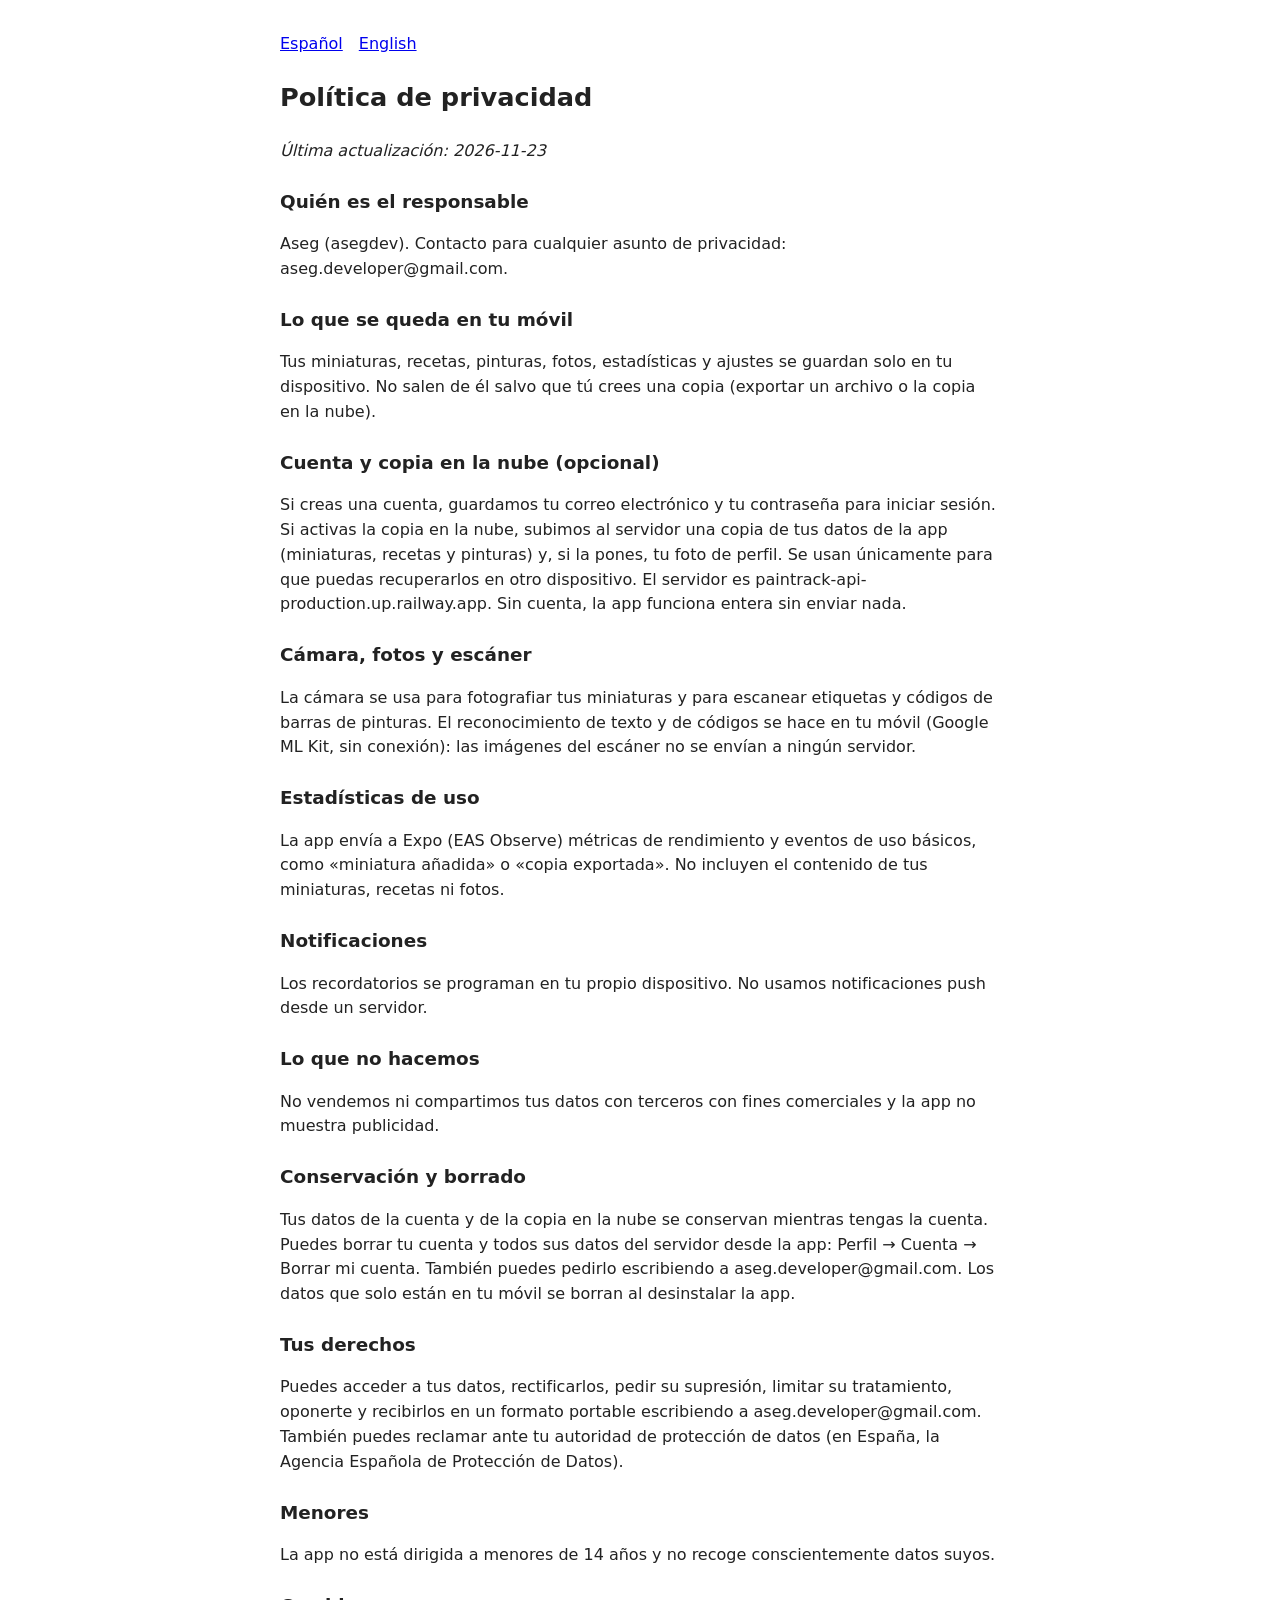
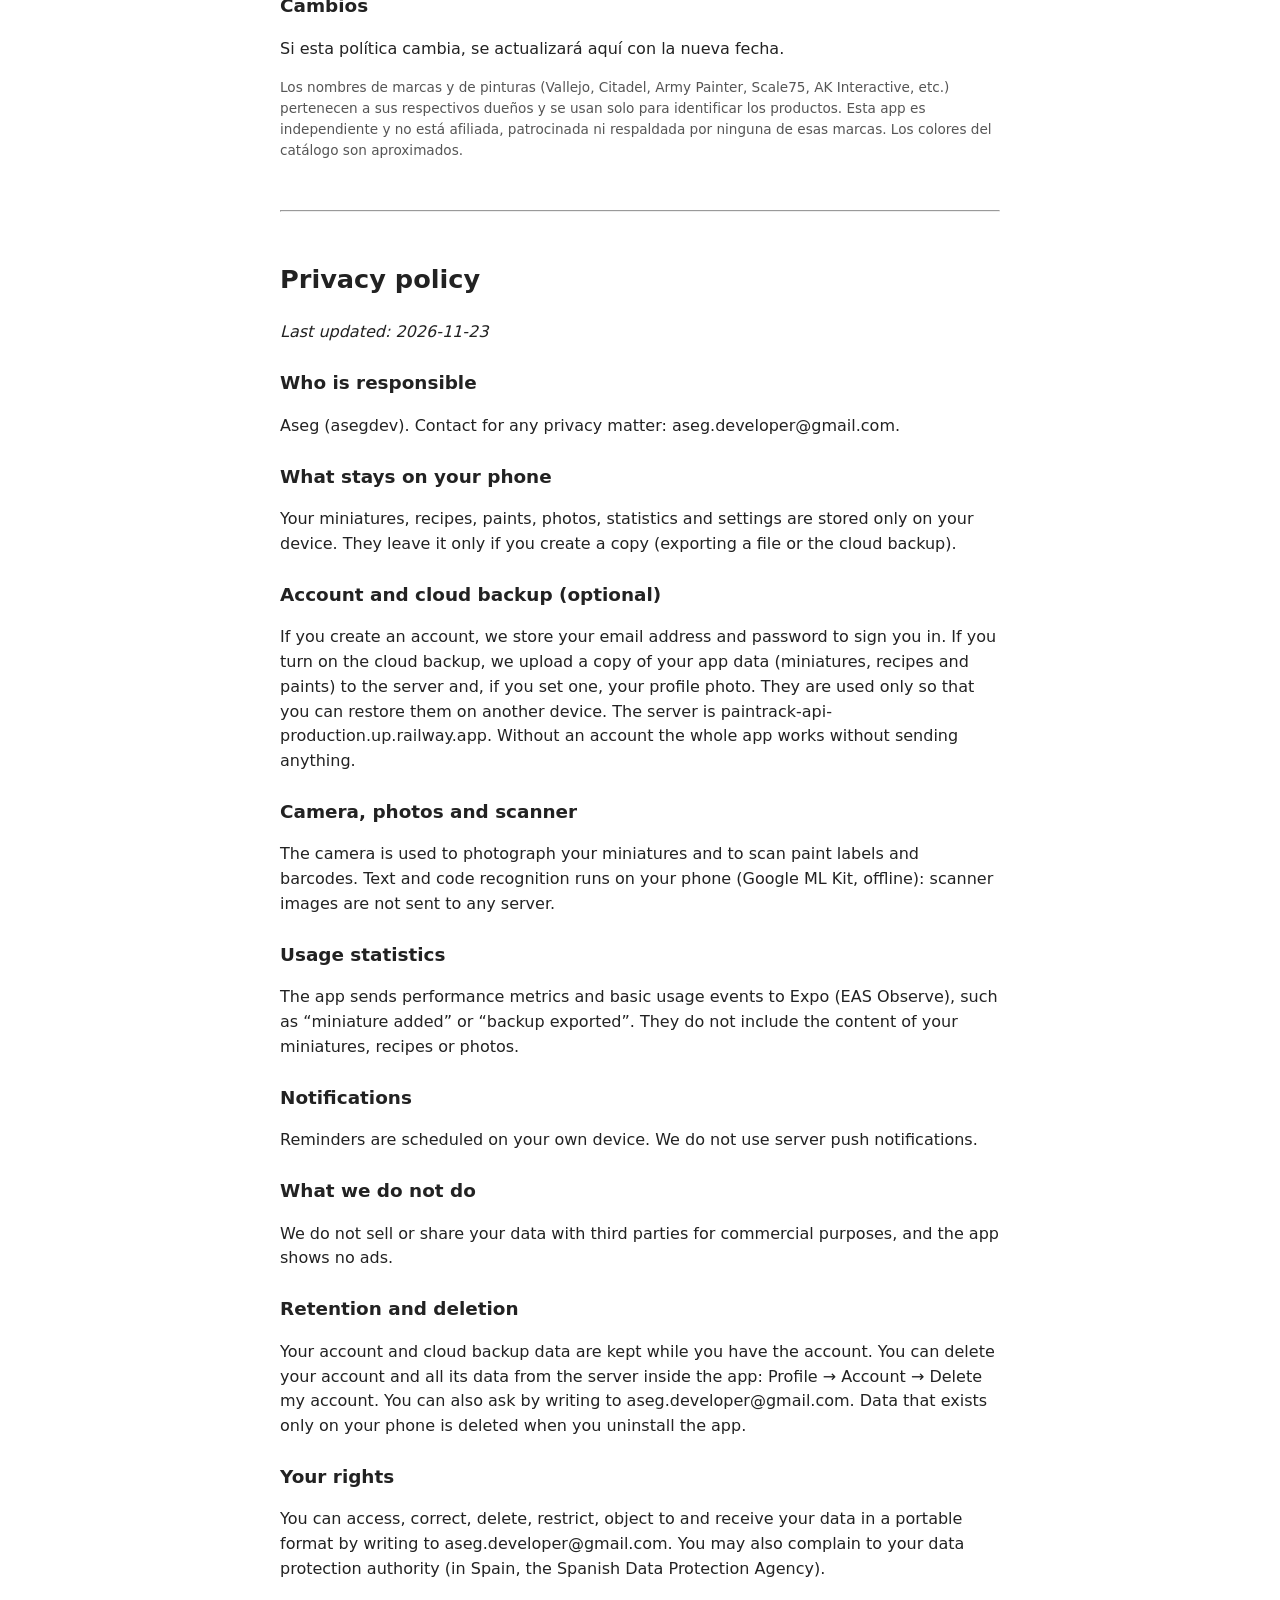
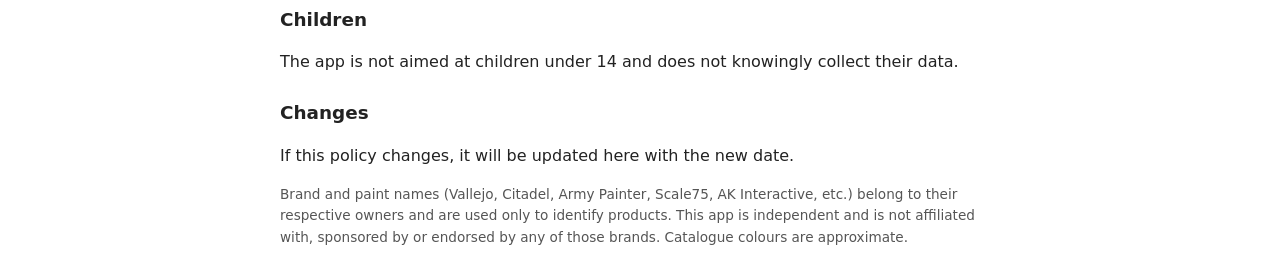
==== index.html @ d1997fb1 "Add privacy policy page Co-Authored-By: Claude Sonnet 5.5 <noreply@anthropic.com> Claude-Session: ht" ====
<!doctype html><html lang="es"><head><meta charset="utf-8"><meta name="viewport" content="width=device-width,initial-scale=1"><title>Aseg's Paint Rack - Política de privacidad / Privacy policy</title><style>body{font-family:system-ui,sans-serif;max-width:720px;margin:2rem auto;padding:0 1rem;line-height:1.55;color:#222}h1{font-size:1.6rem}h2{font-size:1.15rem;margin-top:1.5rem}.small{font-size:.85rem;color:#555}nav a{margin-right:1rem}hr{margin:3rem 0}</style></head><body><nav><a href="#es">Español</a><a href="#en">English</a></nav><section lang="es" id="es"><h1>Política de privacidad</h1><p><em>Última actualización: 2026-11-23</em></p><h2>Quién es el responsable</h2><p>Aseg (asegdev). Contacto para cualquier asunto de privacidad: aseg.developer@gmail.com.</p><h2>Lo que se queda en tu móvil</h2><p>Tus miniaturas, recetas, pinturas, fotos, estadísticas y ajustes se guardan solo en tu dispositivo. No salen de él salvo que tú crees una copia (exportar un archivo o la copia en la nube).</p><h2>Cuenta y copia en la nube (opcional)</h2><p>Si creas una cuenta, guardamos tu correo electrónico y tu contraseña para iniciar sesión. Si activas la copia en la nube, subimos al servidor una copia de tus datos de la app (miniaturas, recetas y pinturas) y, si la pones, tu foto de perfil. Se usan únicamente para que puedas recuperarlos en otro dispositivo. El servidor es paintrack-api-production.up.railway.app. Sin cuenta, la app funciona entera sin enviar nada.</p><h2>Cámara, fotos y escáner</h2><p>La cámara se usa para fotografiar tus miniaturas y para escanear etiquetas y códigos de barras de pinturas. El reconocimiento de texto y de códigos se hace en tu móvil (Google ML Kit, sin conexión): las imágenes del escáner no se envían a ningún servidor.</p><h2>Estadísticas de uso</h2><p>La app envía a Expo (EAS Observe) métricas de rendimiento y eventos de uso básicos, como «miniatura añadida» o «copia exportada». No incluyen el contenido de tus miniaturas, recetas ni fotos.</p><h2>Notificaciones</h2><p>Los recordatorios se programan en tu propio dispositivo. No usamos notificaciones push desde un servidor.</p><h2>Lo que no hacemos</h2><p>No vendemos ni compartimos tus datos con terceros con fines comerciales y la app no muestra publicidad.</p><h2>Conservación y borrado</h2><p>Tus datos de la cuenta y de la copia en la nube se conservan mientras tengas la cuenta. Puedes borrar tu cuenta y todos sus datos del servidor desde la app: Perfil → Cuenta → Borrar mi cuenta. También puedes pedirlo escribiendo a aseg.developer@gmail.com. Los datos que solo están en tu móvil se borran al desinstalar la app.</p><h2>Tus derechos</h2><p>Puedes acceder a tus datos, rectificarlos, pedir su supresión, limitar su tratamiento, oponerte y recibirlos en un formato portable escribiendo a aseg.developer@gmail.com. También puedes reclamar ante tu autoridad de protección de datos (en España, la Agencia Española de Protección de Datos).</p><h2>Menores</h2><p>La app no está dirigida a menores de 14 años y no recoge conscientemente datos suyos.</p><h2>Cambios</h2><p>Si esta política cambia, se actualizará aquí con la nueva fecha.</p><p class="small">Los nombres de marcas y de pinturas (Vallejo, Citadel, Army Painter, Scale75, AK Interactive, etc.) pertenecen a sus respectivos dueños y se usan solo para identificar los productos. Esta app es independiente y no está afiliada, patrocinada ni respaldada por ninguna de esas marcas. Los colores del catálogo son aproximados.</p></section><hr><section lang="en" id="en"><h1>Privacy policy</h1><p><em>Last updated: 2026-11-23</em></p><h2>Who is responsible</h2><p>Aseg (asegdev). Contact for any privacy matter: aseg.developer@gmail.com.</p><h2>What stays on your phone</h2><p>Your miniatures, recipes, paints, photos, statistics and settings are stored only on your device. They leave it only if you create a copy (exporting a file or the cloud backup).</p><h2>Account and cloud backup (optional)</h2><p>If you create an account, we store your email address and password to sign you in. If you turn on the cloud backup, we upload a copy of your app data (miniatures, recipes and paints) to the server and, if you set one, your profile photo. They are used only so that you can restore them on another device. The server is paintrack-api-production.up.railway.app. Without an account the whole app works without sending anything.</p><h2>Camera, photos and scanner</h2><p>The camera is used to photograph your miniatures and to scan paint labels and barcodes. Text and code recognition runs on your phone (Google ML Kit, offline): scanner images are not sent to any server.</p><h2>Usage statistics</h2><p>The app sends performance metrics and basic usage events to Expo (EAS Observe), such as “miniature added” or “backup exported”. They do not include the content of your miniatures, recipes or photos.</p><h2>Notifications</h2><p>Reminders are scheduled on your own device. We do not use server push notifications.</p><h2>What we do not do</h2><p>We do not sell or share your data with third parties for commercial purposes, and the app shows no ads.</p><h2>Retention and deletion</h2><p>Your account and cloud backup data are kept while you have the account. You can delete your account and all its data from the server inside the app: Profile → Account → Delete my account. You can also ask by writing to aseg.developer@gmail.com. Data that exists only on your phone is deleted when you uninstall the app.</p><h2>Your rights</h2><p>You can access, correct, delete, restrict, object to and receive your data in a portable format by writing to aseg.developer@gmail.com. You may also complain to your data protection authority (in Spain, the Spanish Data Protection Agency).</p><h2>Children</h2><p>The app is not aimed at children under 14 and does not knowingly collect their data.</p><h2>Changes</h2><p>If this policy changes, it will be updated here with the new date.</p><p class="small">Brand and paint names (Vallejo, Citadel, Army Painter, Scale75, AK Interactive, etc.) belong to their respective owners and are used only to identify products. This app is independent and is not affiliated with, sponsored by or endorsed by any of those brands. Catalogue colours are approximate.</p></section></body></html>
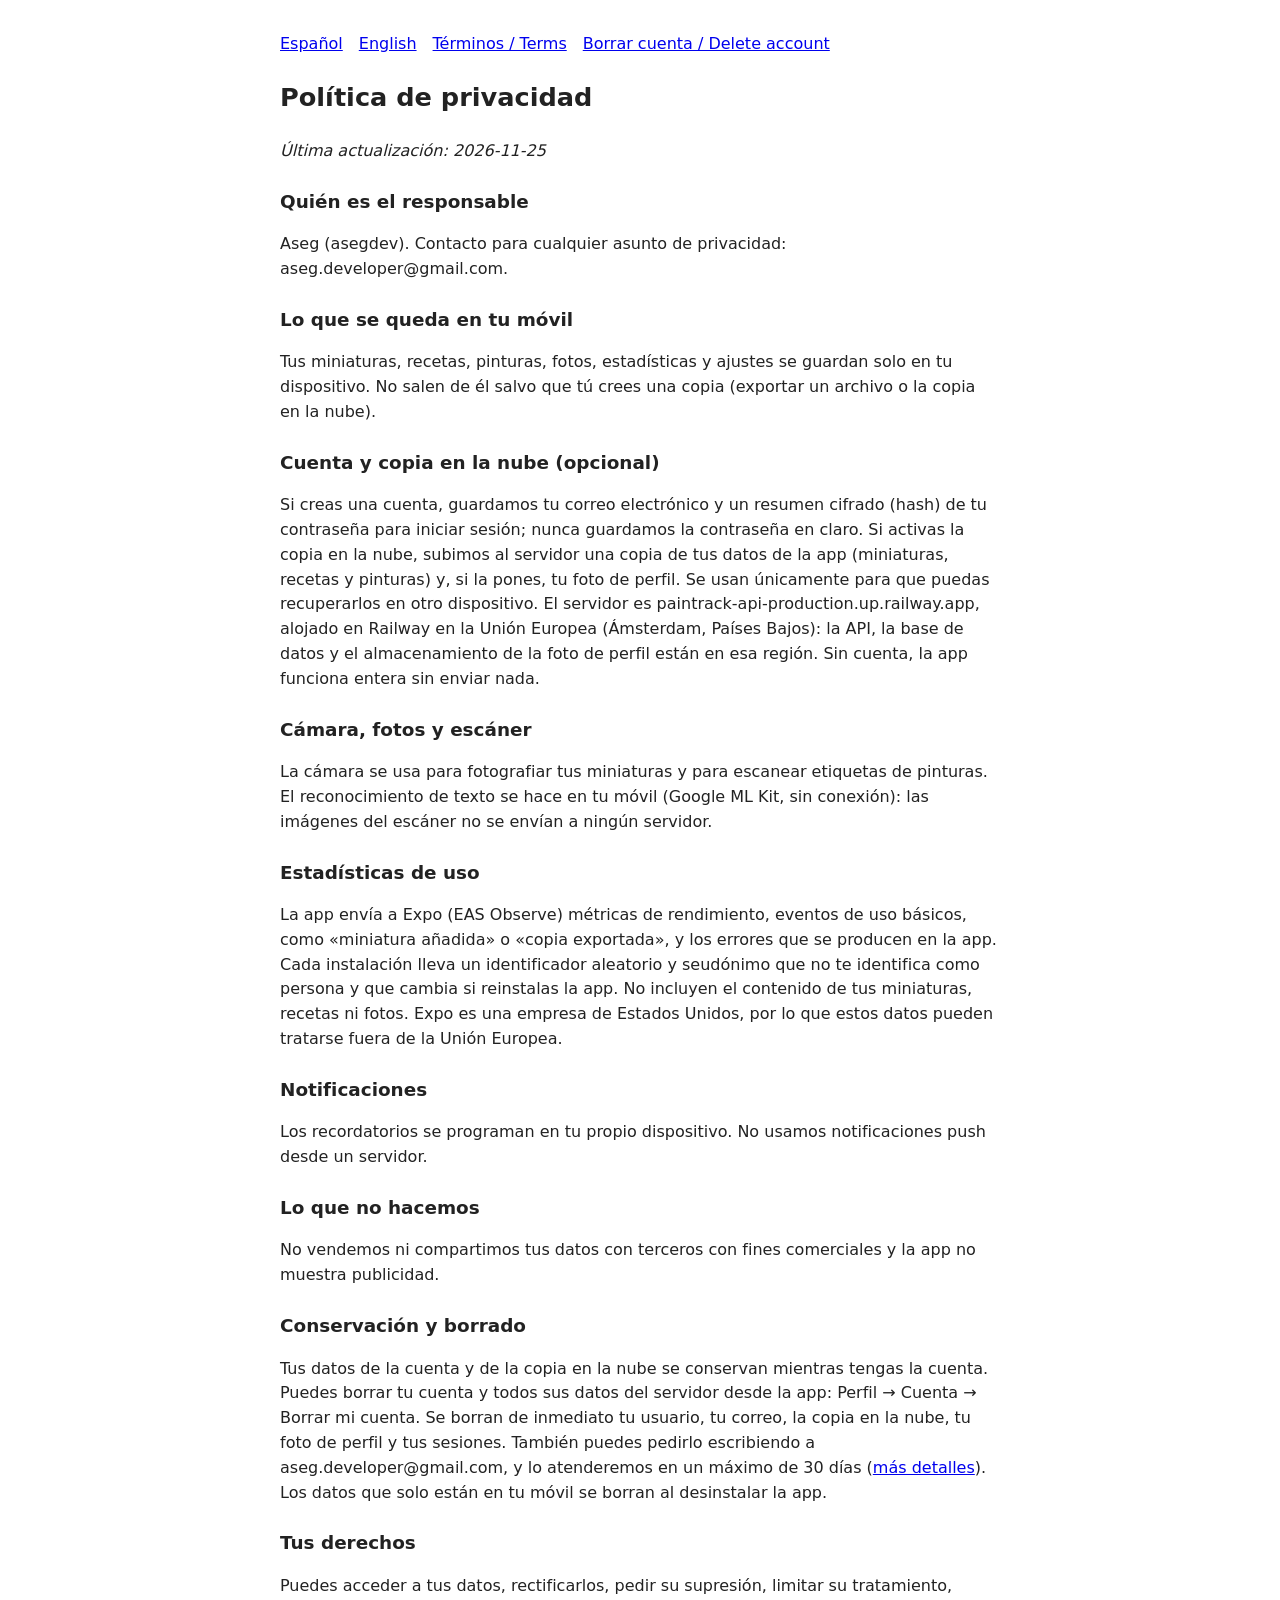
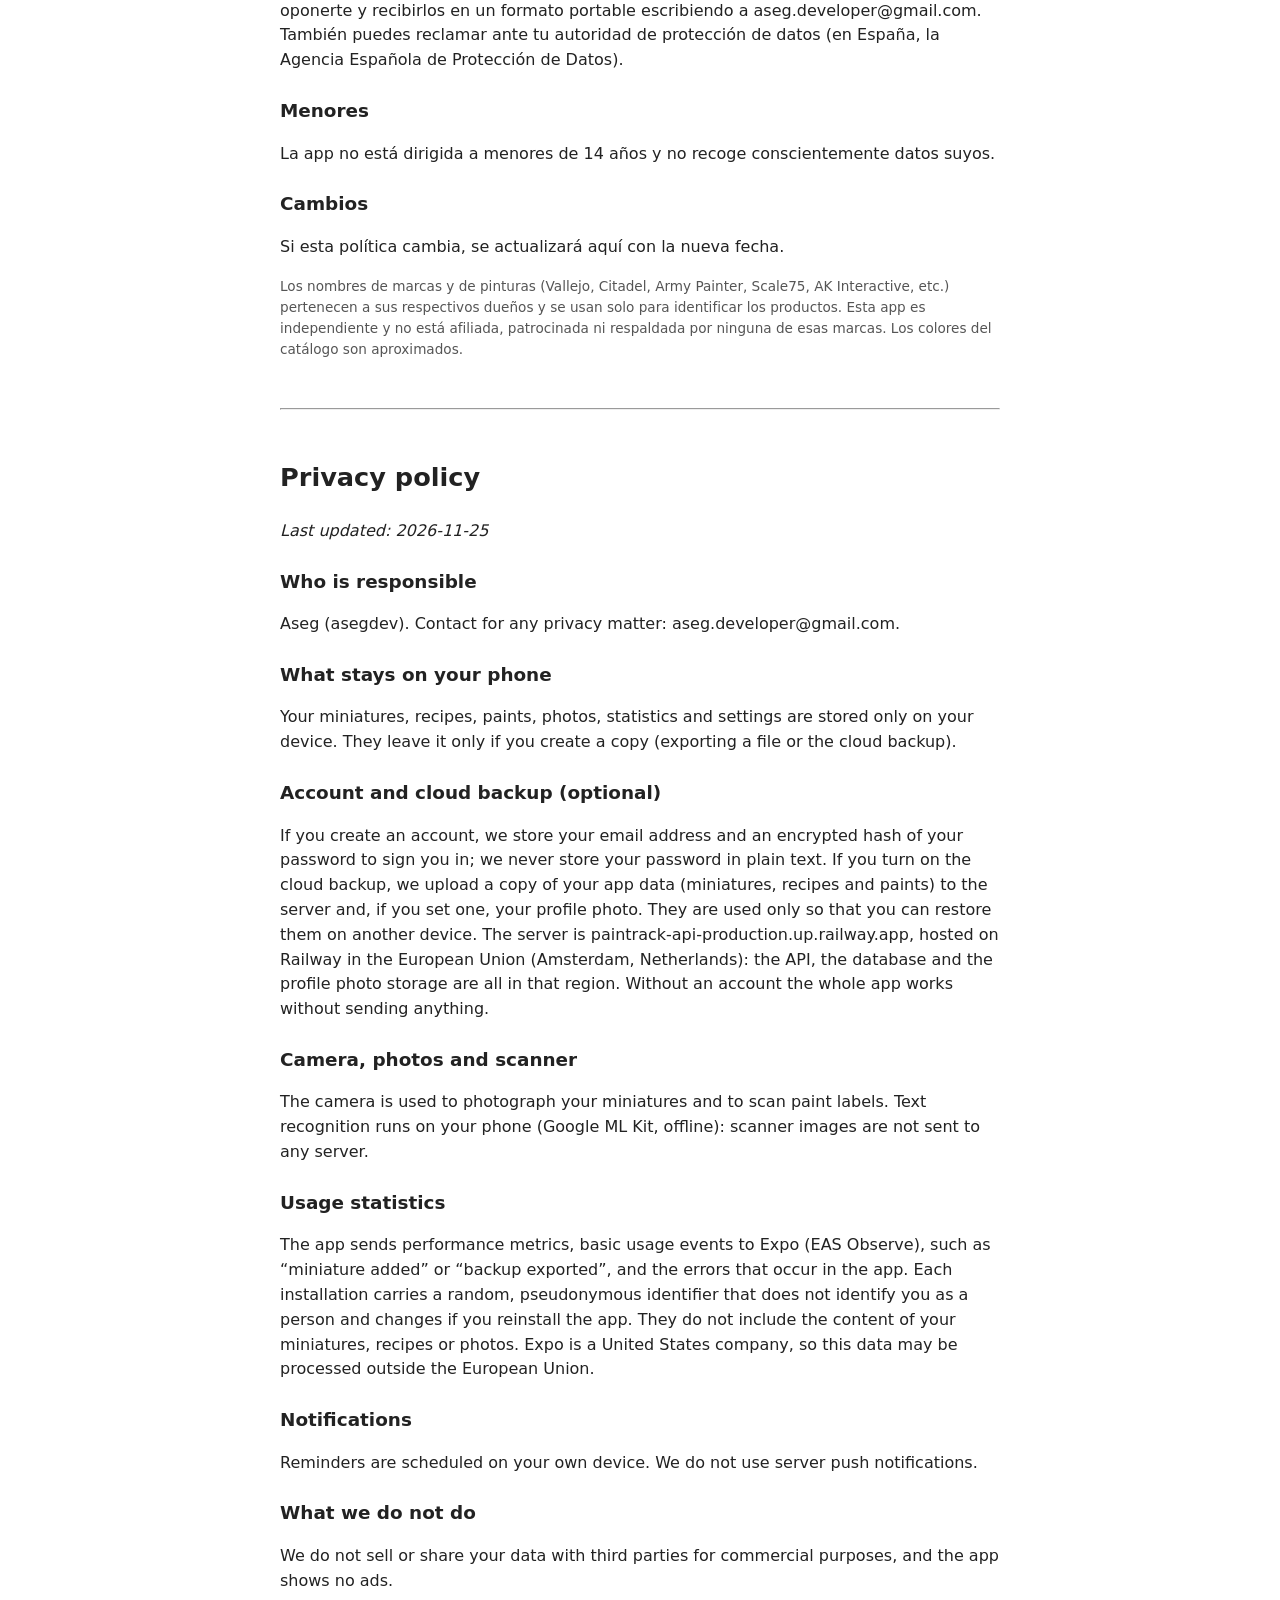
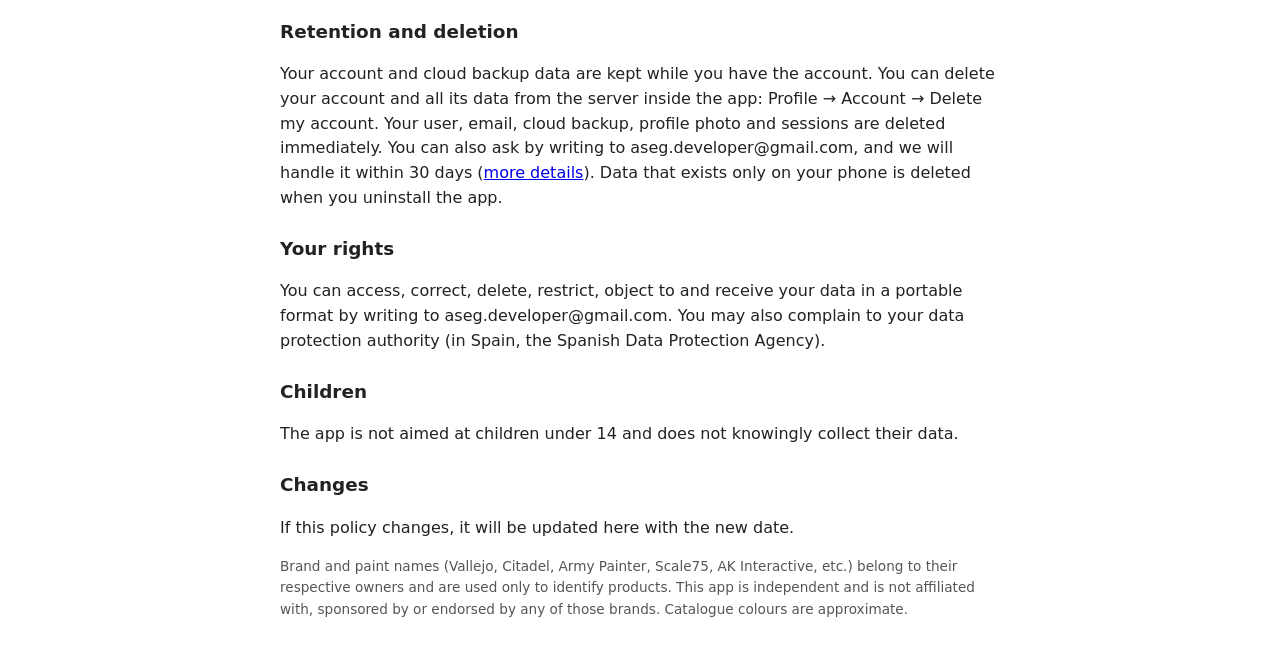
==== commit c3019749: "Review privacy policy: hosting, Expo transfers, password hash, deletion page - State that the API, d" ====
--- a/index.html
+++ b/index.html
@@ -1 +1 @@
-<!doctype html><html lang="es"><head><meta charset="utf-8"><meta name="viewport" content="width=device-width,initial-scale=1"><title>Aseg's Paint Rack - Política de privacidad / Privacy policy</title><style>body{font-family:system-ui,sans-serif;max-width:720px;margin:2rem auto;padding:0 1rem;line-height:1.55;color:#222}h1{font-size:1.6rem}h2{font-size:1.15rem;margin-top:1.5rem}.small{font-size:.85rem;color:#555}nav a{margin-right:1rem}hr{margin:3rem 0}</style></head><body><nav><a href="#es">Español</a><a href="#en">English</a></nav><section lang="es" id="es"><h1>Política de privacidad</h1><p><em>Última actualización: 2026-11-23</em></p><h2>Quién es el responsable</h2><p>Aseg (asegdev). Contacto para cualquier asunto de privacidad: aseg.developer@gmail.com.</p><h2>Lo que se queda en tu móvil</h2><p>Tus miniaturas, recetas, pinturas, fotos, estadísticas y ajustes se guardan solo en tu dispositivo. No salen de él salvo que tú crees una copia (exportar un archivo o la copia en la nube).</p><h2>Cuenta y copia en la nube (opcional)</h2><p>Si creas una cuenta, guardamos tu correo electrónico y tu contraseña para iniciar sesión. Si activas la copia en la nube, subimos al servidor una copia de tus datos de la app (miniaturas, recetas y pinturas) y, si la pones, tu foto de perfil. Se usan únicamente para que puedas recuperarlos en otro dispositivo. El servidor es paintrack-api-production.up.railway.app. Sin cuenta, la app funciona entera sin enviar nada.</p><h2>Cámara, fotos y escáner</h2><p>La cámara se usa para fotografiar tus miniaturas y para escanear etiquetas y códigos de barras de pinturas. El reconocimiento de texto y de códigos se hace en tu móvil (Google ML Kit, sin conexión): las imágenes del escáner no se envían a ningún servidor.</p><h2>Estadísticas de uso</h2><p>La app envía a Expo (EAS Observe) métricas de rendimiento y eventos de uso básicos, como «miniatura añadida» o «copia exportada». No incluyen el contenido de tus miniaturas, recetas ni fotos.</p><h2>Notificaciones</h2><p>Los recordatorios se programan en tu propio dispositivo. No usamos notificaciones push desde un servidor.</p><h2>Lo que no hacemos</h2><p>No vendemos ni compartimos tus datos con terceros con fines comerciales y la app no muestra publicidad.</p><h2>Conservación y borrado</h2><p>Tus datos de la cuenta y de la copia en la nube se conservan mientras tengas la cuenta. Puedes borrar tu cuenta y todos sus datos del servidor desde la app: Perfil → Cuenta → Borrar mi cuenta. También puedes pedirlo escribiendo a aseg.developer@gmail.com. Los datos que solo están en tu móvil se borran al desinstalar la app.</p><h2>Tus derechos</h2><p>Puedes acceder a tus datos, rectificarlos, pedir su supresión, limitar su tratamiento, oponerte y recibirlos en un formato portable escribiendo a aseg.developer@gmail.com. También puedes reclamar ante tu autoridad de protección de datos (en España, la Agencia Española de Protección de Datos).</p><h2>Menores</h2><p>La app no está dirigida a menores de 14 años y no recoge conscientemente datos suyos.</p><h2>Cambios</h2><p>Si esta política cambia, se actualizará aquí con la nueva fecha.</p><p class="small">Los nombres de marcas y de pinturas (Vallejo, Citadel, Army Painter, Scale75, AK Interactive, etc.) pertenecen a sus respectivos dueños y se usan solo para identificar los productos. Esta app es independiente y no está afiliada, patrocinada ni respaldada por ninguna de esas marcas. Los colores del catálogo son aproximados.</p></section><hr><section lang="en" id="en"><h1>Privacy policy</h1><p><em>Last updated: 2026-11-23</em></p><h2>Who is responsible</h2><p>Aseg (asegdev). Contact for any privacy matter: aseg.developer@gmail.com.</p><h2>What stays on your phone</h2><p>Your miniatures, recipes, paints, photos, statistics and settings are stored only on your device. They leave it only if you create a copy (exporting a file or the cloud backup).</p><h2>Account and cloud backup (optional)</h2><p>If you create an account, we store your email address and password to sign you in. If you turn on the cloud backup, we upload a copy of your app data (miniatures, recipes and paints) to the server and, if you set one, your profile photo. They are used only so that you can restore them on another device. The server is paintrack-api-production.up.railway.app. Without an account the whole app works without sending anything.</p><h2>Camera, photos and scanner</h2><p>The camera is used to photograph your miniatures and to scan paint labels and barcodes. Text and code recognition runs on your phone (Google ML Kit, offline): scanner images are not sent to any server.</p><h2>Usage statistics</h2><p>The app sends performance metrics and basic usage events to Expo (EAS Observe), such as “miniature added” or “backup exported”. They do not include the content of your miniatures, recipes or photos.</p><h2>Notifications</h2><p>Reminders are scheduled on your own device. We do not use server push notifications.</p><h2>What we do not do</h2><p>We do not sell or share your data with third parties for commercial purposes, and the app shows no ads.</p><h2>Retention and deletion</h2><p>Your account and cloud backup data are kept while you have the account. You can delete your account and all its data from the server inside the app: Profile → Account → Delete my account. You can also ask by writing to aseg.developer@gmail.com. Data that exists only on your phone is deleted when you uninstall the app.</p><h2>Your rights</h2><p>You can access, correct, delete, restrict, object to and receive your data in a portable format by writing to aseg.developer@gmail.com. You may also complain to your data protection authority (in Spain, the Spanish Data Protection Agency).</p><h2>Children</h2><p>The app is not aimed at children under 14 and does not knowingly collect their data.</p><h2>Changes</h2><p>If this policy changes, it will be updated here with the new date.</p><p class="small">Brand and paint names (Vallejo, Citadel, Army Painter, Scale75, AK Interactive, etc.) belong to their respective owners and are used only to identify products. This app is independent and is not affiliated with, sponsored by or endorsed by any of those brands. Catalogue colours are approximate.</p></section></body></html>+<!doctype html><html lang="es"><head><meta charset="utf-8"><meta name="viewport" content="width=device-width,initial-scale=1"><title>Aseg's Paint Rack - Política de privacidad / Privacy policy</title><style>body{font-family:system-ui,sans-serif;max-width:720px;margin:2rem auto;padding:0 1rem;line-height:1.55;color:#222}h1{font-size:1.6rem}h2{font-size:1.15rem;margin-top:1.5rem}.small{font-size:.85rem;color:#555}nav a{margin-right:1rem}hr{margin:3rem 0}</style></head><body><nav><a href="#es">Español</a><a href="#en">English</a><a href="terms.html">Términos / Terms</a><a href="delete-account.html">Borrar cuenta / Delete account</a></nav><section lang="es" id="es"><h1>Política de privacidad</h1><p><em>Última actualización: 2026-11-25</em></p><h2>Quién es el responsable</h2><p>Aseg (asegdev). Contacto para cualquier asunto de privacidad: aseg.developer@gmail.com.</p><h2>Lo que se queda en tu móvil</h2><p>Tus miniaturas, recetas, pinturas, fotos, estadísticas y ajustes se guardan solo en tu dispositivo. No salen de él salvo que tú crees una copia (exportar un archivo o la copia en la nube).</p><h2>Cuenta y copia en la nube (opcional)</h2><p>Si creas una cuenta, guardamos tu correo electrónico y un resumen cifrado (hash) de tu contraseña para iniciar sesión; nunca guardamos la contraseña en claro. Si activas la copia en la nube, subimos al servidor una copia de tus datos de la app (miniaturas, recetas y pinturas) y, si la pones, tu foto de perfil. Se usan únicamente para que puedas recuperarlos en otro dispositivo. El servidor es paintrack-api-production.up.railway.app, alojado en Railway en la Unión Europea (Ámsterdam, Países Bajos): la API, la base de datos y el almacenamiento de la foto de perfil están en esa región. Sin cuenta, la app funciona entera sin enviar nada.</p><h2>Cámara, fotos y escáner</h2><p>La cámara se usa para fotografiar tus miniaturas y para escanear etiquetas de pinturas. El reconocimiento de texto se hace en tu móvil (Google ML Kit, sin conexión): las imágenes del escáner no se envían a ningún servidor.</p><h2>Estadísticas de uso</h2><p>La app envía a Expo (EAS Observe) métricas de rendimiento, eventos de uso básicos, como «miniatura añadida» o «copia exportada», y los errores que se producen en la app. Cada instalación lleva un identificador aleatorio y seudónimo que no te identifica como persona y que cambia si reinstalas la app. No incluyen el contenido de tus miniaturas, recetas ni fotos. Expo es una empresa de Estados Unidos, por lo que estos datos pueden tratarse fuera de la Unión Europea.</p><h2>Notificaciones</h2><p>Los recordatorios se programan en tu propio dispositivo. No usamos notificaciones push desde un servidor.</p><h2>Lo que no hacemos</h2><p>No vendemos ni compartimos tus datos con terceros con fines comerciales y la app no muestra publicidad.</p><h2>Conservación y borrado</h2><p>Tus datos de la cuenta y de la copia en la nube se conservan mientras tengas la cuenta. Puedes borrar tu cuenta y todos sus datos del servidor desde la app: Perfil → Cuenta → Borrar mi cuenta. Se borran de inmediato tu usuario, tu correo, la copia en la nube, tu foto de perfil y tus sesiones. También puedes pedirlo escribiendo a aseg.developer@gmail.com, y lo atenderemos en un máximo de 30 días (<a href="delete-account.html">más detalles</a>). Los datos que solo están en tu móvil se borran al desinstalar la app.</p><h2>Tus derechos</h2><p>Puedes acceder a tus datos, rectificarlos, pedir su supresión, limitar su tratamiento, oponerte y recibirlos en un formato portable escribiendo a aseg.developer@gmail.com. También puedes reclamar ante tu autoridad de protección de datos (en España, la Agencia Española de Protección de Datos).</p><h2>Menores</h2><p>La app no está dirigida a menores de 14 años y no recoge conscientemente datos suyos.</p><h2>Cambios</h2><p>Si esta política cambia, se actualizará aquí con la nueva fecha.</p><p class="small">Los nombres de marcas y de pinturas (Vallejo, Citadel, Army Painter, Scale75, AK Interactive, etc.) pertenecen a sus respectivos dueños y se usan solo para identificar los productos. Esta app es independiente y no está afiliada, patrocinada ni respaldada por ninguna de esas marcas. Los colores del catálogo son aproximados.</p></section><hr><section lang="en" id="en"><h1>Privacy policy</h1><p><em>Last updated: 2026-11-25</em></p><h2>Who is responsible</h2><p>Aseg (asegdev). Contact for any privacy matter: aseg.developer@gmail.com.</p><h2>What stays on your phone</h2><p>Your miniatures, recipes, paints, photos, statistics and settings are stored only on your device. They leave it only if you create a copy (exporting a file or the cloud backup).</p><h2>Account and cloud backup (optional)</h2><p>If you create an account, we store your email address and an encrypted hash of your password to sign you in; we never store your password in plain text. If you turn on the cloud backup, we upload a copy of your app data (miniatures, recipes and paints) to the server and, if you set one, your profile photo. They are used only so that you can restore them on another device. The server is paintrack-api-production.up.railway.app, hosted on Railway in the European Union (Amsterdam, Netherlands): the API, the database and the profile photo storage are all in that region. Without an account the whole app works without sending anything.</p><h2>Camera, photos and scanner</h2><p>The camera is used to photograph your miniatures and to scan paint labels. Text recognition runs on your phone (Google ML Kit, offline): scanner images are not sent to any server.</p><h2>Usage statistics</h2><p>The app sends performance metrics, basic usage events to Expo (EAS Observe), such as “miniature added” or “backup exported”, and the errors that occur in the app. Each installation carries a random, pseudonymous identifier that does not identify you as a person and changes if you reinstall the app. They do not include the content of your miniatures, recipes or photos. Expo is a United States company, so this data may be processed outside the European Union.</p><h2>Notifications</h2><p>Reminders are scheduled on your own device. We do not use server push notifications.</p><h2>What we do not do</h2><p>We do not sell or share your data with third parties for commercial purposes, and the app shows no ads.</p><h2>Retention and deletion</h2><p>Your account and cloud backup data are kept while you have the account. You can delete your account and all its data from the server inside the app: Profile → Account → Delete my account. Your user, email, cloud backup, profile photo and sessions are deleted immediately. You can also ask by writing to aseg.developer@gmail.com, and we will handle it within 30 days (<a href="delete-account.html">more details</a>). Data that exists only on your phone is deleted when you uninstall the app.</p><h2>Your rights</h2><p>You can access, correct, delete, restrict, object to and receive your data in a portable format by writing to aseg.developer@gmail.com. You may also complain to your data protection authority (in Spain, the Spanish Data Protection Agency).</p><h2>Children</h2><p>The app is not aimed at children under 14 and does not knowingly collect their data.</p><h2>Changes</h2><p>If this policy changes, it will be updated here with the new date.</p><p class="small">Brand and paint names (Vallejo, Citadel, Army Painter, Scale75, AK Interactive, etc.) belong to their respective owners and are used only to identify products. This app is independent and is not affiliated with, sponsored by or endorsed by any of those brands. Catalogue colours are approximate.</p></section></body></html>
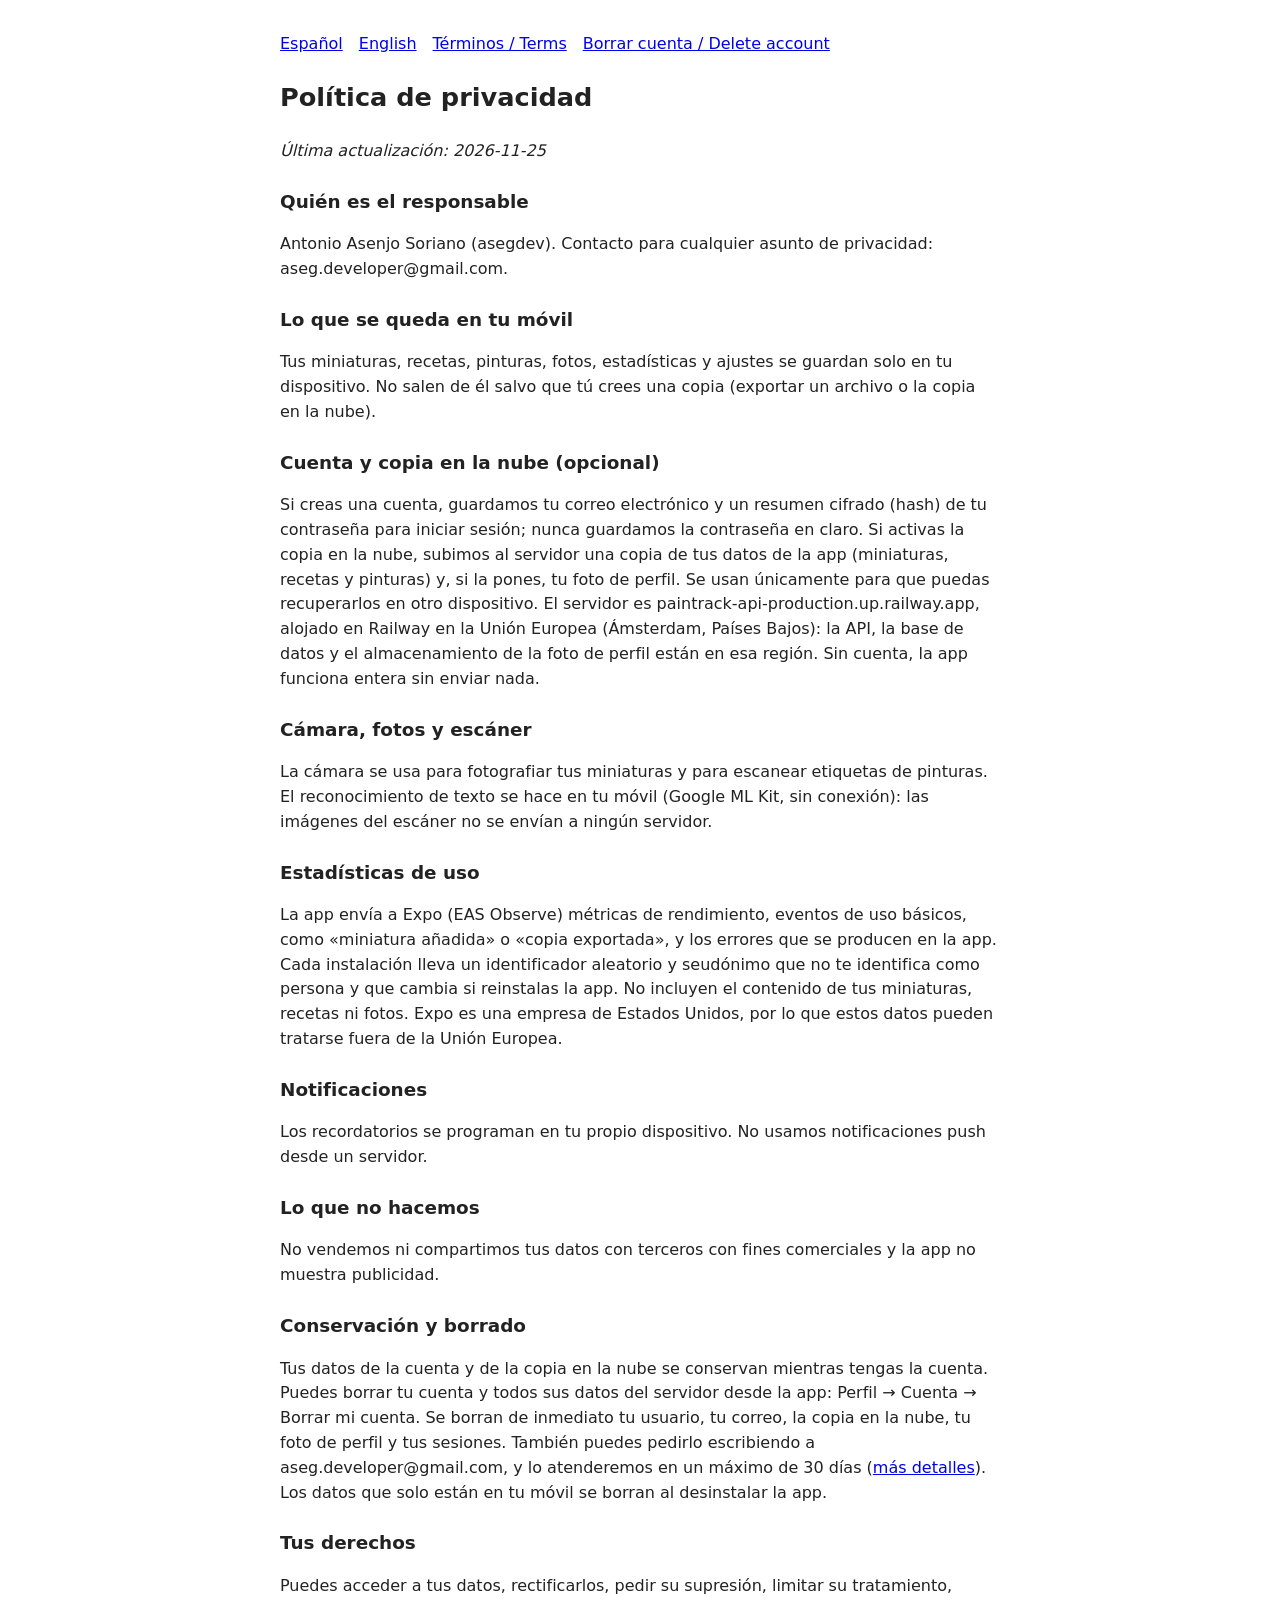
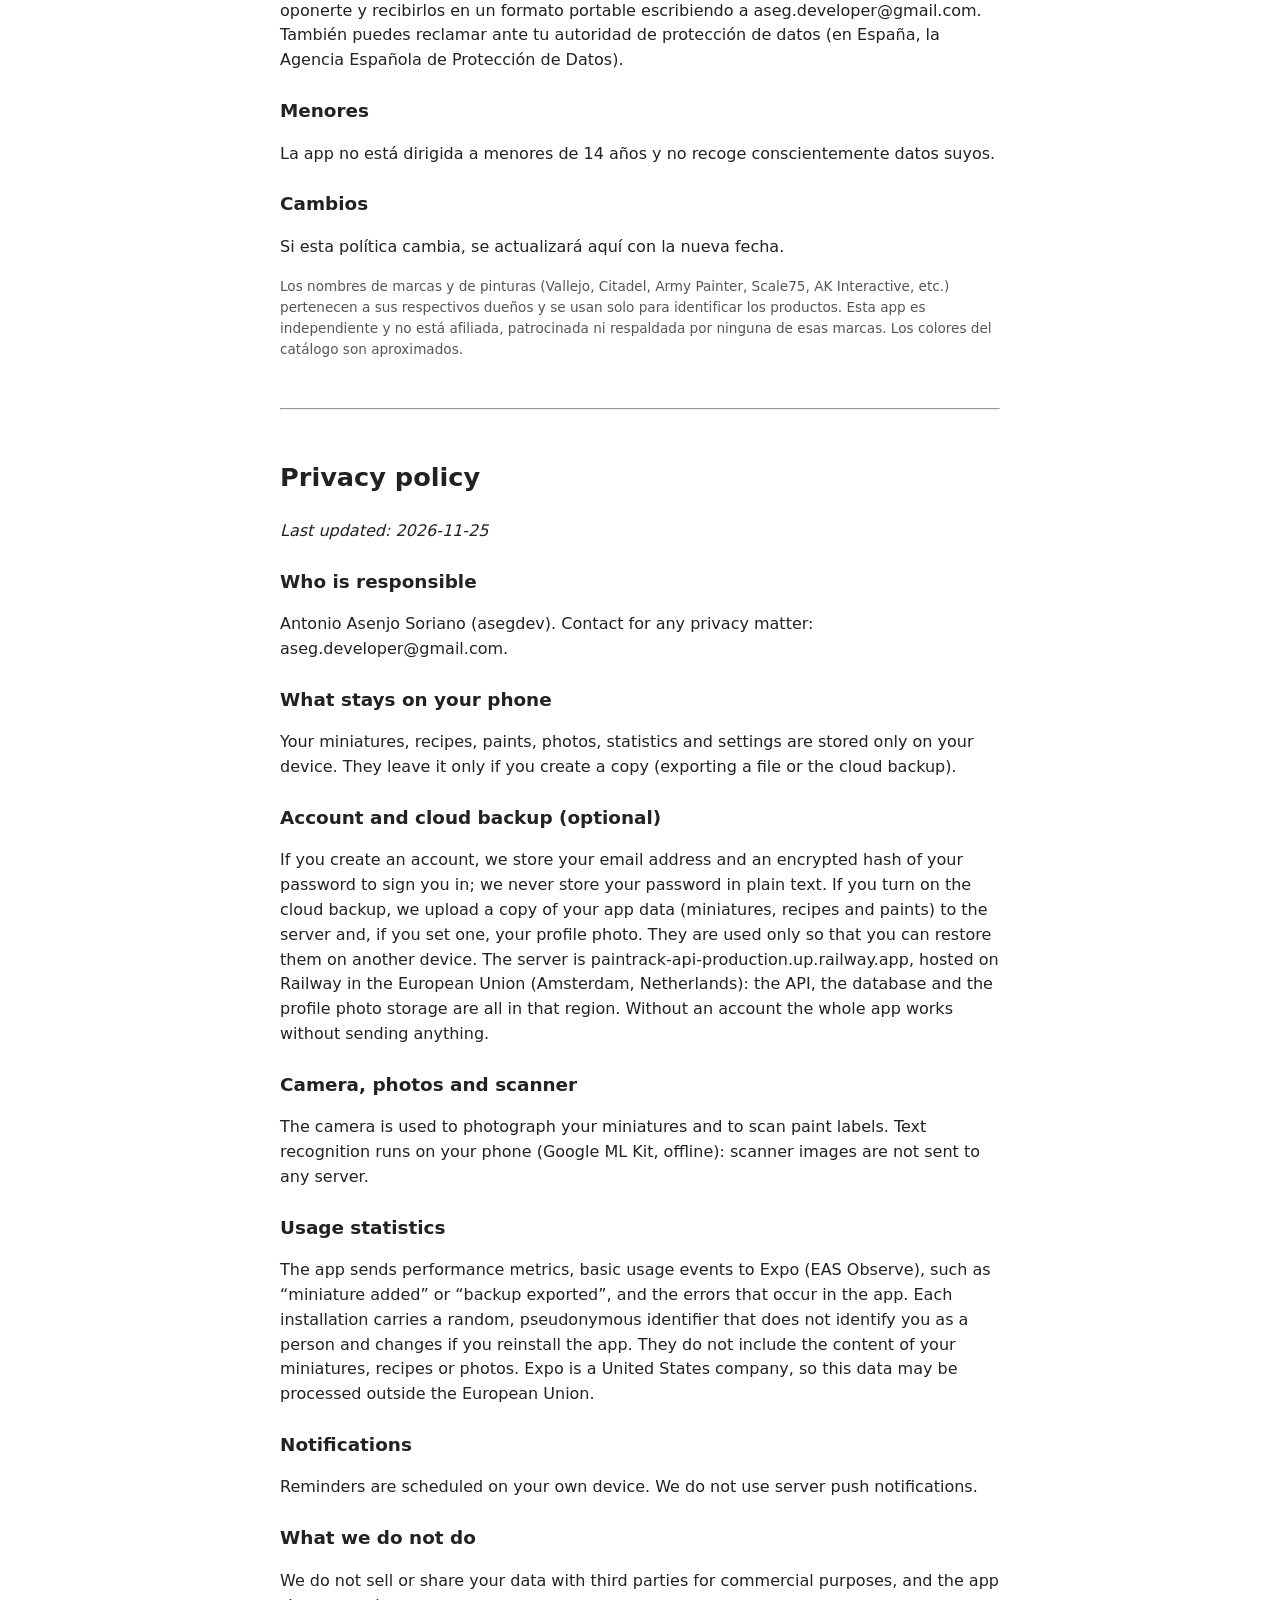
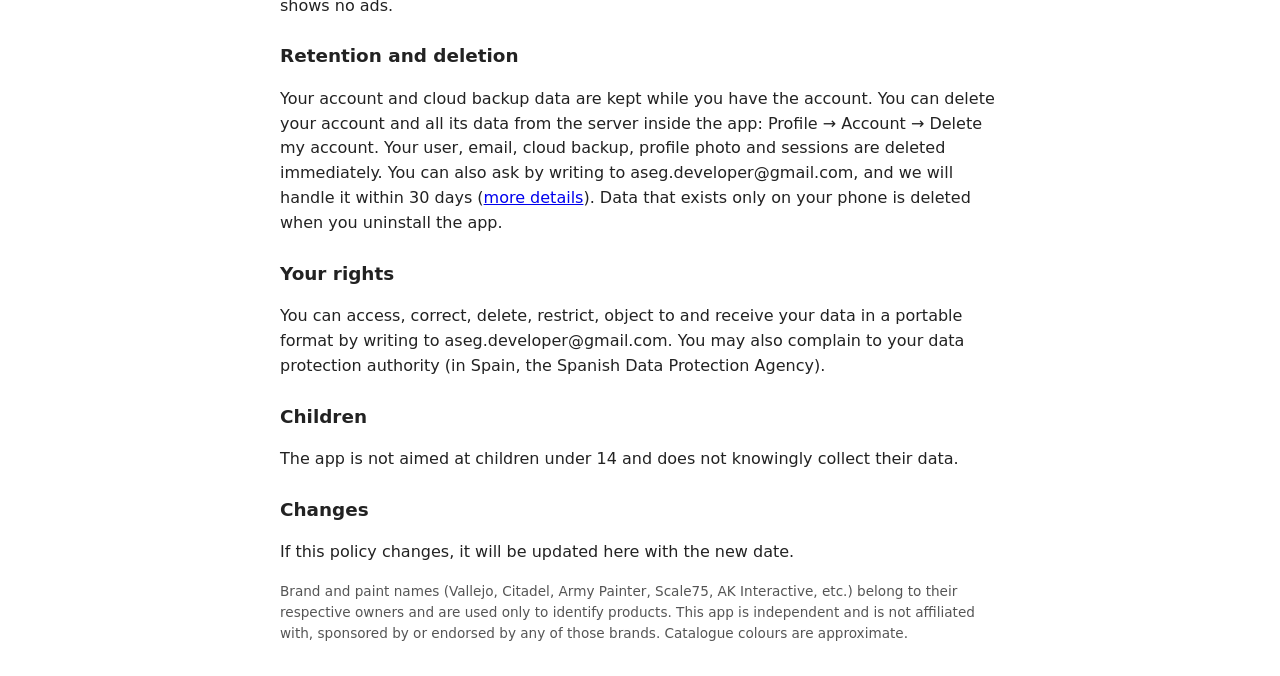
==== commit 848f7572: "Name the data controller in the policy and the terms Co-Authored-By: Claude Sonnet 5.5 <noreply@anth" ====
--- a/index.html
+++ b/index.html
@@ -1 +1 @@
-<!doctype html><html lang="es"><head><meta charset="utf-8"><meta name="viewport" content="width=device-width,initial-scale=1"><title>Aseg's Paint Rack - Política de privacidad / Privacy policy</title><style>body{font-family:system-ui,sans-serif;max-width:720px;margin:2rem auto;padding:0 1rem;line-height:1.55;color:#222}h1{font-size:1.6rem}h2{font-size:1.15rem;margin-top:1.5rem}.small{font-size:.85rem;color:#555}nav a{margin-right:1rem}hr{margin:3rem 0}</style></head><body><nav><a href="#es">Español</a><a href="#en">English</a><a href="terms.html">Términos / Terms</a><a href="delete-account.html">Borrar cuenta / Delete account</a></nav><section lang="es" id="es"><h1>Política de privacidad</h1><p><em>Última actualización: 2026-11-25</em></p><h2>Quién es el responsable</h2><p>Aseg (asegdev). Contacto para cualquier asunto de privacidad: aseg.developer@gmail.com.</p><h2>Lo que se queda en tu móvil</h2><p>Tus miniaturas, recetas, pinturas, fotos, estadísticas y ajustes se guardan solo en tu dispositivo. No salen de él salvo que tú crees una copia (exportar un archivo o la copia en la nube).</p><h2>Cuenta y copia en la nube (opcional)</h2><p>Si creas una cuenta, guardamos tu correo electrónico y un resumen cifrado (hash) de tu contraseña para iniciar sesión; nunca guardamos la contraseña en claro. Si activas la copia en la nube, subimos al servidor una copia de tus datos de la app (miniaturas, recetas y pinturas) y, si la pones, tu foto de perfil. Se usan únicamente para que puedas recuperarlos en otro dispositivo. El servidor es paintrack-api-production.up.railway.app, alojado en Railway en la Unión Europea (Ámsterdam, Países Bajos): la API, la base de datos y el almacenamiento de la foto de perfil están en esa región. Sin cuenta, la app funciona entera sin enviar nada.</p><h2>Cámara, fotos y escáner</h2><p>La cámara se usa para fotografiar tus miniaturas y para escanear etiquetas de pinturas. El reconocimiento de texto se hace en tu móvil (Google ML Kit, sin conexión): las imágenes del escáner no se envían a ningún servidor.</p><h2>Estadísticas de uso</h2><p>La app envía a Expo (EAS Observe) métricas de rendimiento, eventos de uso básicos, como «miniatura añadida» o «copia exportada», y los errores que se producen en la app. Cada instalación lleva un identificador aleatorio y seudónimo que no te identifica como persona y que cambia si reinstalas la app. No incluyen el contenido de tus miniaturas, recetas ni fotos. Expo es una empresa de Estados Unidos, por lo que estos datos pueden tratarse fuera de la Unión Europea.</p><h2>Notificaciones</h2><p>Los recordatorios se programan en tu propio dispositivo. No usamos notificaciones push desde un servidor.</p><h2>Lo que no hacemos</h2><p>No vendemos ni compartimos tus datos con terceros con fines comerciales y la app no muestra publicidad.</p><h2>Conservación y borrado</h2><p>Tus datos de la cuenta y de la copia en la nube se conservan mientras tengas la cuenta. Puedes borrar tu cuenta y todos sus datos del servidor desde la app: Perfil → Cuenta → Borrar mi cuenta. Se borran de inmediato tu usuario, tu correo, la copia en la nube, tu foto de perfil y tus sesiones. También puedes pedirlo escribiendo a aseg.developer@gmail.com, y lo atenderemos en un máximo de 30 días (<a href="delete-account.html">más detalles</a>). Los datos que solo están en tu móvil se borran al desinstalar la app.</p><h2>Tus derechos</h2><p>Puedes acceder a tus datos, rectificarlos, pedir su supresión, limitar su tratamiento, oponerte y recibirlos en un formato portable escribiendo a aseg.developer@gmail.com. También puedes reclamar ante tu autoridad de protección de datos (en España, la Agencia Española de Protección de Datos).</p><h2>Menores</h2><p>La app no está dirigida a menores de 14 años y no recoge conscientemente datos suyos.</p><h2>Cambios</h2><p>Si esta política cambia, se actualizará aquí con la nueva fecha.</p><p class="small">Los nombres de marcas y de pinturas (Vallejo, Citadel, Army Painter, Scale75, AK Interactive, etc.) pertenecen a sus respectivos dueños y se usan solo para identificar los productos. Esta app es independiente y no está afiliada, patrocinada ni respaldada por ninguna de esas marcas. Los colores del catálogo son aproximados.</p></section><hr><section lang="en" id="en"><h1>Privacy policy</h1><p><em>Last updated: 2026-11-25</em></p><h2>Who is responsible</h2><p>Aseg (asegdev). Contact for any privacy matter: aseg.developer@gmail.com.</p><h2>What stays on your phone</h2><p>Your miniatures, recipes, paints, photos, statistics and settings are stored only on your device. They leave it only if you create a copy (exporting a file or the cloud backup).</p><h2>Account and cloud backup (optional)</h2><p>If you create an account, we store your email address and an encrypted hash of your password to sign you in; we never store your password in plain text. If you turn on the cloud backup, we upload a copy of your app data (miniatures, recipes and paints) to the server and, if you set one, your profile photo. They are used only so that you can restore them on another device. The server is paintrack-api-production.up.railway.app, hosted on Railway in the European Union (Amsterdam, Netherlands): the API, the database and the profile photo storage are all in that region. Without an account the whole app works without sending anything.</p><h2>Camera, photos and scanner</h2><p>The camera is used to photograph your miniatures and to scan paint labels. Text recognition runs on your phone (Google ML Kit, offline): scanner images are not sent to any server.</p><h2>Usage statistics</h2><p>The app sends performance metrics, basic usage events to Expo (EAS Observe), such as “miniature added” or “backup exported”, and the errors that occur in the app. Each installation carries a random, pseudonymous identifier that does not identify you as a person and changes if you reinstall the app. They do not include the content of your miniatures, recipes or photos. Expo is a United States company, so this data may be processed outside the European Union.</p><h2>Notifications</h2><p>Reminders are scheduled on your own device. We do not use server push notifications.</p><h2>What we do not do</h2><p>We do not sell or share your data with third parties for commercial purposes, and the app shows no ads.</p><h2>Retention and deletion</h2><p>Your account and cloud backup data are kept while you have the account. You can delete your account and all its data from the server inside the app: Profile → Account → Delete my account. Your user, email, cloud backup, profile photo and sessions are deleted immediately. You can also ask by writing to aseg.developer@gmail.com, and we will handle it within 30 days (<a href="delete-account.html">more details</a>). Data that exists only on your phone is deleted when you uninstall the app.</p><h2>Your rights</h2><p>You can access, correct, delete, restrict, object to and receive your data in a portable format by writing to aseg.developer@gmail.com. You may also complain to your data protection authority (in Spain, the Spanish Data Protection Agency).</p><h2>Children</h2><p>The app is not aimed at children under 14 and does not knowingly collect their data.</p><h2>Changes</h2><p>If this policy changes, it will be updated here with the new date.</p><p class="small">Brand and paint names (Vallejo, Citadel, Army Painter, Scale75, AK Interactive, etc.) belong to their respective owners and are used only to identify products. This app is independent and is not affiliated with, sponsored by or endorsed by any of those brands. Catalogue colours are approximate.</p></section></body></html>+<!doctype html><html lang="es"><head><meta charset="utf-8"><meta name="viewport" content="width=device-width,initial-scale=1"><title>Aseg's Paint Rack - Política de privacidad / Privacy policy</title><style>body{font-family:system-ui,sans-serif;max-width:720px;margin:2rem auto;padding:0 1rem;line-height:1.55;color:#222}h1{font-size:1.6rem}h2{font-size:1.15rem;margin-top:1.5rem}.small{font-size:.85rem;color:#555}nav a{margin-right:1rem}hr{margin:3rem 0}</style></head><body><nav><a href="#es">Español</a><a href="#en">English</a><a href="terms.html">Términos / Terms</a><a href="delete-account.html">Borrar cuenta / Delete account</a></nav><section lang="es" id="es"><h1>Política de privacidad</h1><p><em>Última actualización: 2026-11-25</em></p><h2>Quién es el responsable</h2><p>Antonio Asenjo Soriano (asegdev). Contacto para cualquier asunto de privacidad: aseg.developer@gmail.com.</p><h2>Lo que se queda en tu móvil</h2><p>Tus miniaturas, recetas, pinturas, fotos, estadísticas y ajustes se guardan solo en tu dispositivo. No salen de él salvo que tú crees una copia (exportar un archivo o la copia en la nube).</p><h2>Cuenta y copia en la nube (opcional)</h2><p>Si creas una cuenta, guardamos tu correo electrónico y un resumen cifrado (hash) de tu contraseña para iniciar sesión; nunca guardamos la contraseña en claro. Si activas la copia en la nube, subimos al servidor una copia de tus datos de la app (miniaturas, recetas y pinturas) y, si la pones, tu foto de perfil. Se usan únicamente para que puedas recuperarlos en otro dispositivo. El servidor es paintrack-api-production.up.railway.app, alojado en Railway en la Unión Europea (Ámsterdam, Países Bajos): la API, la base de datos y el almacenamiento de la foto de perfil están en esa región. Sin cuenta, la app funciona entera sin enviar nada.</p><h2>Cámara, fotos y escáner</h2><p>La cámara se usa para fotografiar tus miniaturas y para escanear etiquetas de pinturas. El reconocimiento de texto se hace en tu móvil (Google ML Kit, sin conexión): las imágenes del escáner no se envían a ningún servidor.</p><h2>Estadísticas de uso</h2><p>La app envía a Expo (EAS Observe) métricas de rendimiento, eventos de uso básicos, como «miniatura añadida» o «copia exportada», y los errores que se producen en la app. Cada instalación lleva un identificador aleatorio y seudónimo que no te identifica como persona y que cambia si reinstalas la app. No incluyen el contenido de tus miniaturas, recetas ni fotos. Expo es una empresa de Estados Unidos, por lo que estos datos pueden tratarse fuera de la Unión Europea.</p><h2>Notificaciones</h2><p>Los recordatorios se programan en tu propio dispositivo. No usamos notificaciones push desde un servidor.</p><h2>Lo que no hacemos</h2><p>No vendemos ni compartimos tus datos con terceros con fines comerciales y la app no muestra publicidad.</p><h2>Conservación y borrado</h2><p>Tus datos de la cuenta y de la copia en la nube se conservan mientras tengas la cuenta. Puedes borrar tu cuenta y todos sus datos del servidor desde la app: Perfil → Cuenta → Borrar mi cuenta. Se borran de inmediato tu usuario, tu correo, la copia en la nube, tu foto de perfil y tus sesiones. También puedes pedirlo escribiendo a aseg.developer@gmail.com, y lo atenderemos en un máximo de 30 días (<a href="delete-account.html">más detalles</a>). Los datos que solo están en tu móvil se borran al desinstalar la app.</p><h2>Tus derechos</h2><p>Puedes acceder a tus datos, rectificarlos, pedir su supresión, limitar su tratamiento, oponerte y recibirlos en un formato portable escribiendo a aseg.developer@gmail.com. También puedes reclamar ante tu autoridad de protección de datos (en España, la Agencia Española de Protección de Datos).</p><h2>Menores</h2><p>La app no está dirigida a menores de 14 años y no recoge conscientemente datos suyos.</p><h2>Cambios</h2><p>Si esta política cambia, se actualizará aquí con la nueva fecha.</p><p class="small">Los nombres de marcas y de pinturas (Vallejo, Citadel, Army Painter, Scale75, AK Interactive, etc.) pertenecen a sus respectivos dueños y se usan solo para identificar los productos. Esta app es independiente y no está afiliada, patrocinada ni respaldada por ninguna de esas marcas. Los colores del catálogo son aproximados.</p></section><hr><section lang="en" id="en"><h1>Privacy policy</h1><p><em>Last updated: 2026-11-25</em></p><h2>Who is responsible</h2><p>Antonio Asenjo Soriano (asegdev). Contact for any privacy matter: aseg.developer@gmail.com.</p><h2>What stays on your phone</h2><p>Your miniatures, recipes, paints, photos, statistics and settings are stored only on your device. They leave it only if you create a copy (exporting a file or the cloud backup).</p><h2>Account and cloud backup (optional)</h2><p>If you create an account, we store your email address and an encrypted hash of your password to sign you in; we never store your password in plain text. If you turn on the cloud backup, we upload a copy of your app data (miniatures, recipes and paints) to the server and, if you set one, your profile photo. They are used only so that you can restore them on another device. The server is paintrack-api-production.up.railway.app, hosted on Railway in the European Union (Amsterdam, Netherlands): the API, the database and the profile photo storage are all in that region. Without an account the whole app works without sending anything.</p><h2>Camera, photos and scanner</h2><p>The camera is used to photograph your miniatures and to scan paint labels. Text recognition runs on your phone (Google ML Kit, offline): scanner images are not sent to any server.</p><h2>Usage statistics</h2><p>The app sends performance metrics, basic usage events to Expo (EAS Observe), such as “miniature added” or “backup exported”, and the errors that occur in the app. Each installation carries a random, pseudonymous identifier that does not identify you as a person and changes if you reinstall the app. They do not include the content of your miniatures, recipes or photos. Expo is a United States company, so this data may be processed outside the European Union.</p><h2>Notifications</h2><p>Reminders are scheduled on your own device. We do not use server push notifications.</p><h2>What we do not do</h2><p>We do not sell or share your data with third parties for commercial purposes, and the app shows no ads.</p><h2>Retention and deletion</h2><p>Your account and cloud backup data are kept while you have the account. You can delete your account and all its data from the server inside the app: Profile → Account → Delete my account. Your user, email, cloud backup, profile photo and sessions are deleted immediately. You can also ask by writing to aseg.developer@gmail.com, and we will handle it within 30 days (<a href="delete-account.html">more details</a>). Data that exists only on your phone is deleted when you uninstall the app.</p><h2>Your rights</h2><p>You can access, correct, delete, restrict, object to and receive your data in a portable format by writing to aseg.developer@gmail.com. You may also complain to your data protection authority (in Spain, the Spanish Data Protection Agency).</p><h2>Children</h2><p>The app is not aimed at children under 14 and does not knowingly collect their data.</p><h2>Changes</h2><p>If this policy changes, it will be updated here with the new date.</p><p class="small">Brand and paint names (Vallejo, Citadel, Army Painter, Scale75, AK Interactive, etc.) belong to their respective owners and are used only to identify products. This app is independent and is not affiliated with, sponsored by or endorsed by any of those brands. Catalogue colours are approximate.</p></section></body></html>
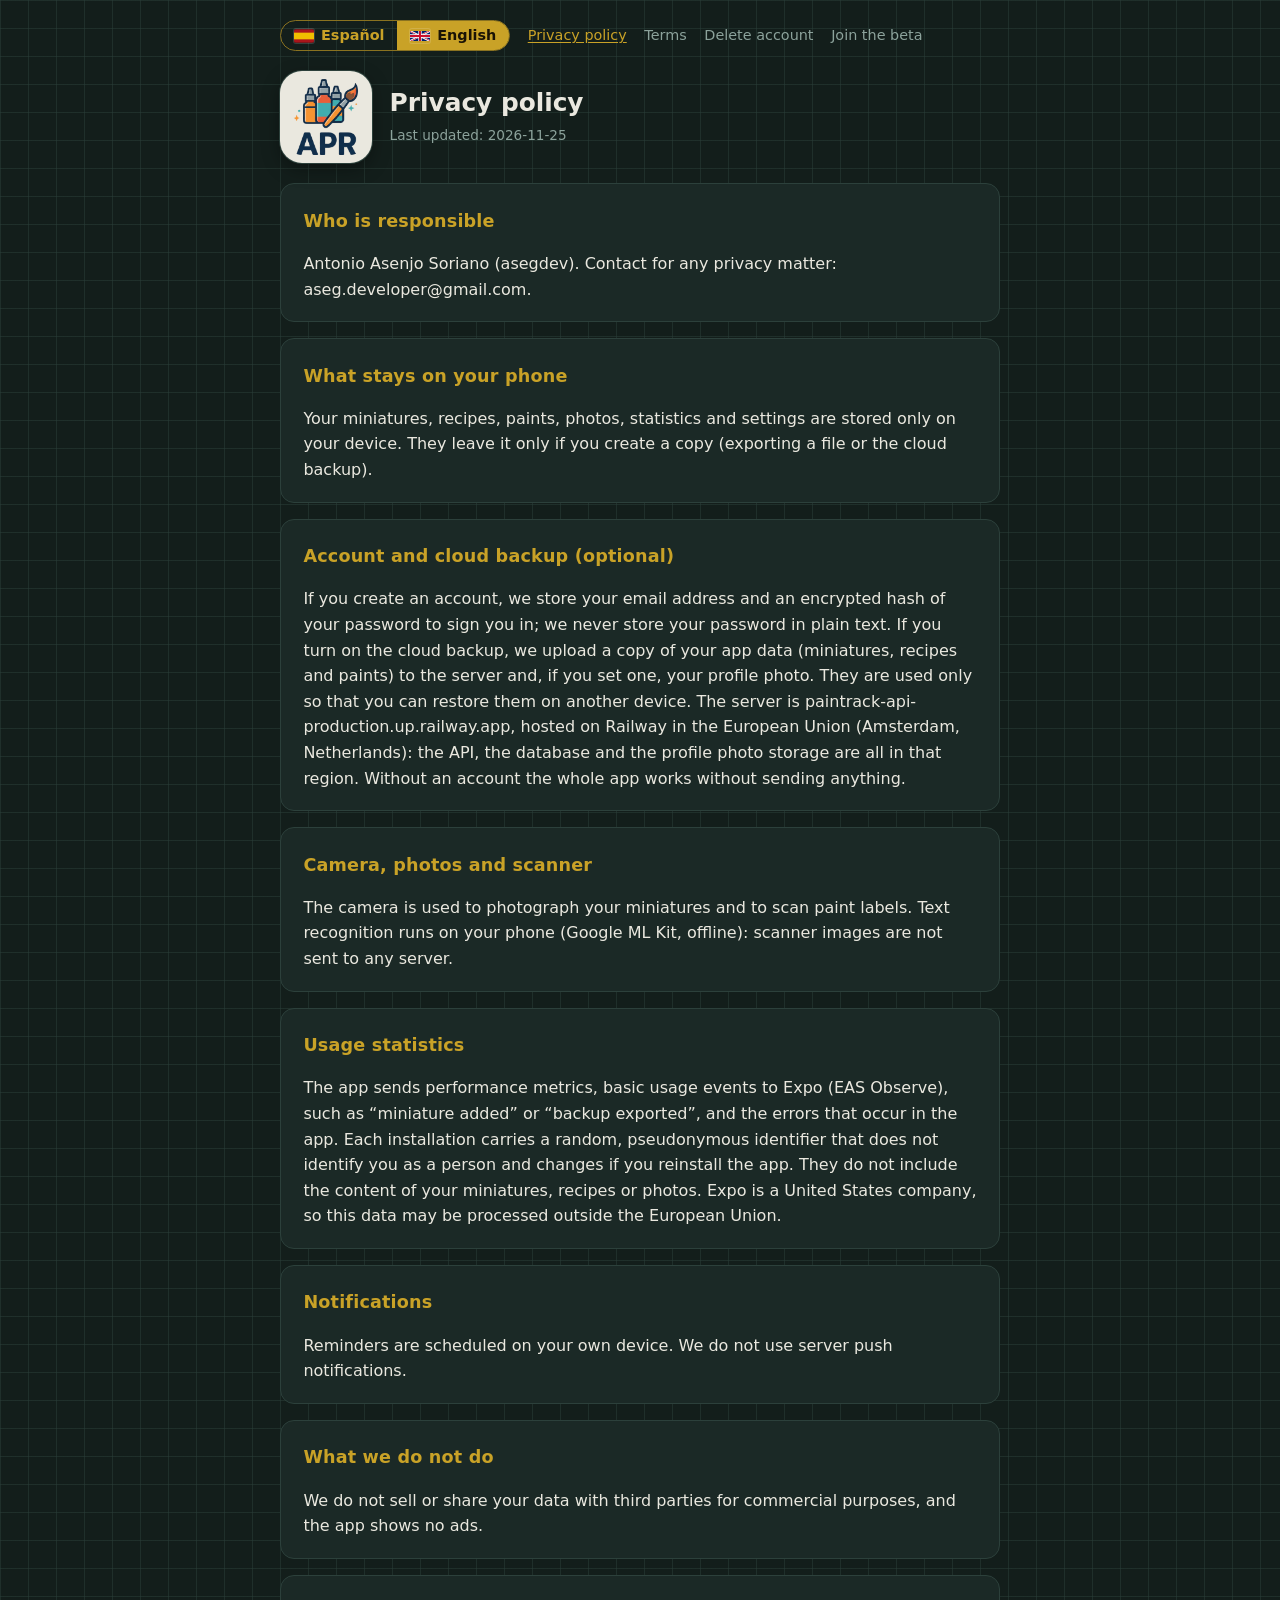
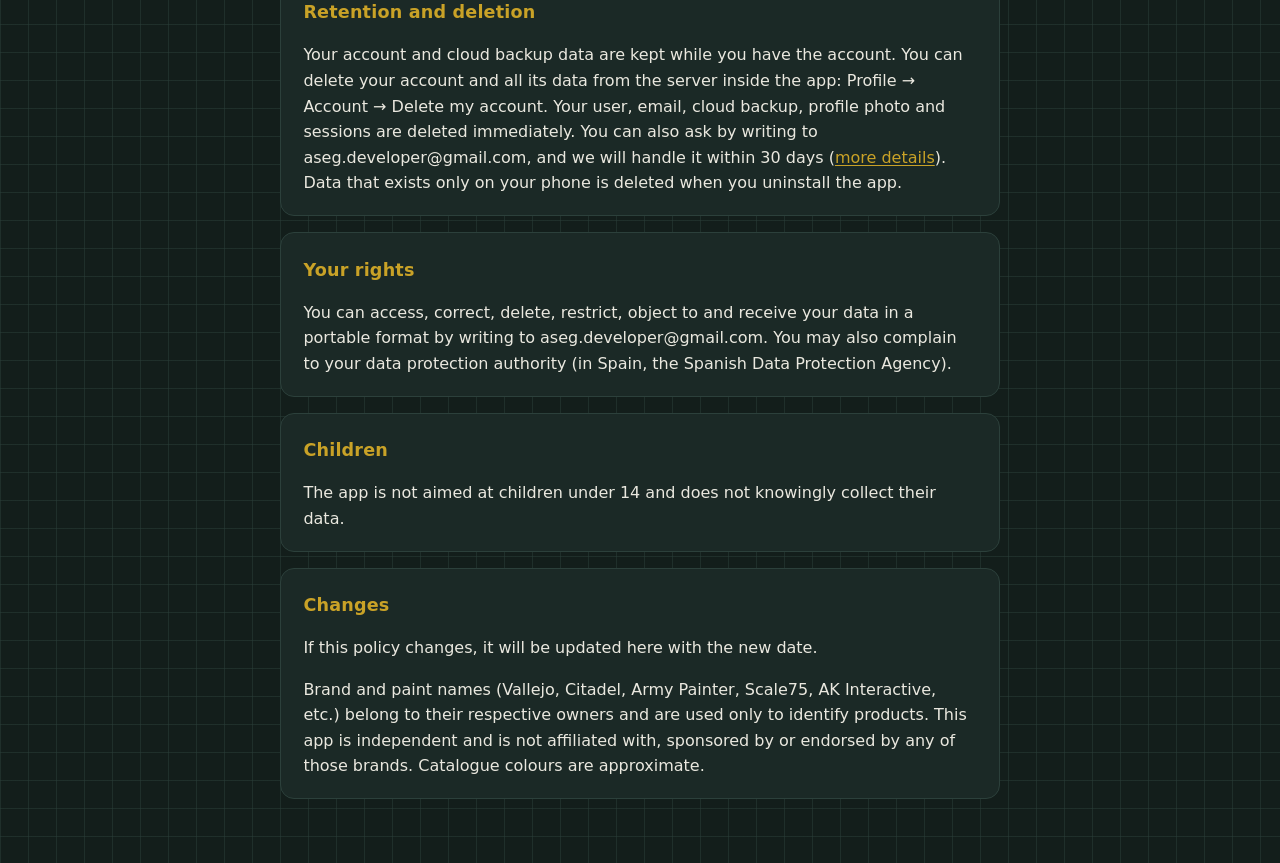
==== commit 7498915f: "Split every page into Spanish and English files with a flag language switch Apply the Classic theme " ====
--- a/index.html
+++ b/index.html
@@ -1 +1,6 @@
-<!doctype html><html lang="es"><head><meta charset="utf-8"><meta name="viewport" content="width=device-width,initial-scale=1"><title>Aseg's Paint Rack - Política de privacidad / Privacy policy</title><style>body{font-family:system-ui,sans-serif;max-width:720px;margin:2rem auto;padding:0 1rem;line-height:1.55;color:#222}h1{font-size:1.6rem}h2{font-size:1.15rem;margin-top:1.5rem}.small{font-size:.85rem;color:#555}nav a{margin-right:1rem}hr{margin:3rem 0}</style></head><body><nav><a href="#es">Español</a><a href="#en">English</a><a href="terms.html">Términos / Terms</a><a href="delete-account.html">Borrar cuenta / Delete account</a></nav><section lang="es" id="es"><h1>Política de privacidad</h1><p><em>Última actualización: 2026-11-25</em></p><h2>Quién es el responsable</h2><p>Antonio Asenjo Soriano (asegdev). Contacto para cualquier asunto de privacidad: aseg.developer@gmail.com.</p><h2>Lo que se queda en tu móvil</h2><p>Tus miniaturas, recetas, pinturas, fotos, estadísticas y ajustes se guardan solo en tu dispositivo. No salen de él salvo que tú crees una copia (exportar un archivo o la copia en la nube).</p><h2>Cuenta y copia en la nube (opcional)</h2><p>Si creas una cuenta, guardamos tu correo electrónico y un resumen cifrado (hash) de tu contraseña para iniciar sesión; nunca guardamos la contraseña en claro. Si activas la copia en la nube, subimos al servidor una copia de tus datos de la app (miniaturas, recetas y pinturas) y, si la pones, tu foto de perfil. Se usan únicamente para que puedas recuperarlos en otro dispositivo. El servidor es paintrack-api-production.up.railway.app, alojado en Railway en la Unión Europea (Ámsterdam, Países Bajos): la API, la base de datos y el almacenamiento de la foto de perfil están en esa región. Sin cuenta, la app funciona entera sin enviar nada.</p><h2>Cámara, fotos y escáner</h2><p>La cámara se usa para fotografiar tus miniaturas y para escanear etiquetas de pinturas. El reconocimiento de texto se hace en tu móvil (Google ML Kit, sin conexión): las imágenes del escáner no se envían a ningún servidor.</p><h2>Estadísticas de uso</h2><p>La app envía a Expo (EAS Observe) métricas de rendimiento, eventos de uso básicos, como «miniatura añadida» o «copia exportada», y los errores que se producen en la app. Cada instalación lleva un identificador aleatorio y seudónimo que no te identifica como persona y que cambia si reinstalas la app. No incluyen el contenido de tus miniaturas, recetas ni fotos. Expo es una empresa de Estados Unidos, por lo que estos datos pueden tratarse fuera de la Unión Europea.</p><h2>Notificaciones</h2><p>Los recordatorios se programan en tu propio dispositivo. No usamos notificaciones push desde un servidor.</p><h2>Lo que no hacemos</h2><p>No vendemos ni compartimos tus datos con terceros con fines comerciales y la app no muestra publicidad.</p><h2>Conservación y borrado</h2><p>Tus datos de la cuenta y de la copia en la nube se conservan mientras tengas la cuenta. Puedes borrar tu cuenta y todos sus datos del servidor desde la app: Perfil → Cuenta → Borrar mi cuenta. Se borran de inmediato tu usuario, tu correo, la copia en la nube, tu foto de perfil y tus sesiones. También puedes pedirlo escribiendo a aseg.developer@gmail.com, y lo atenderemos en un máximo de 30 días (<a href="delete-account.html">más detalles</a>). Los datos que solo están en tu móvil se borran al desinstalar la app.</p><h2>Tus derechos</h2><p>Puedes acceder a tus datos, rectificarlos, pedir su supresión, limitar su tratamiento, oponerte y recibirlos en un formato portable escribiendo a aseg.developer@gmail.com. También puedes reclamar ante tu autoridad de protección de datos (en España, la Agencia Española de Protección de Datos).</p><h2>Menores</h2><p>La app no está dirigida a menores de 14 años y no recoge conscientemente datos suyos.</p><h2>Cambios</h2><p>Si esta política cambia, se actualizará aquí con la nueva fecha.</p><p class="small">Los nombres de marcas y de pinturas (Vallejo, Citadel, Army Painter, Scale75, AK Interactive, etc.) pertenecen a sus respectivos dueños y se usan solo para identificar los productos. Esta app es independiente y no está afiliada, patrocinada ni respaldada por ninguna de esas marcas. Los colores del catálogo son aproximados.</p></section><hr><section lang="en" id="en"><h1>Privacy policy</h1><p><em>Last updated: 2026-11-25</em></p><h2>Who is responsible</h2><p>Antonio Asenjo Soriano (asegdev). Contact for any privacy matter: aseg.developer@gmail.com.</p><h2>What stays on your phone</h2><p>Your miniatures, recipes, paints, photos, statistics and settings are stored only on your device. They leave it only if you create a copy (exporting a file or the cloud backup).</p><h2>Account and cloud backup (optional)</h2><p>If you create an account, we store your email address and an encrypted hash of your password to sign you in; we never store your password in plain text. If you turn on the cloud backup, we upload a copy of your app data (miniatures, recipes and paints) to the server and, if you set one, your profile photo. They are used only so that you can restore them on another device. The server is paintrack-api-production.up.railway.app, hosted on Railway in the European Union (Amsterdam, Netherlands): the API, the database and the profile photo storage are all in that region. Without an account the whole app works without sending anything.</p><h2>Camera, photos and scanner</h2><p>The camera is used to photograph your miniatures and to scan paint labels. Text recognition runs on your phone (Google ML Kit, offline): scanner images are not sent to any server.</p><h2>Usage statistics</h2><p>The app sends performance metrics, basic usage events to Expo (EAS Observe), such as “miniature added” or “backup exported”, and the errors that occur in the app. Each installation carries a random, pseudonymous identifier that does not identify you as a person and changes if you reinstall the app. They do not include the content of your miniatures, recipes or photos. Expo is a United States company, so this data may be processed outside the European Union.</p><h2>Notifications</h2><p>Reminders are scheduled on your own device. We do not use server push notifications.</p><h2>What we do not do</h2><p>We do not sell or share your data with third parties for commercial purposes, and the app shows no ads.</p><h2>Retention and deletion</h2><p>Your account and cloud backup data are kept while you have the account. You can delete your account and all its data from the server inside the app: Profile → Account → Delete my account. Your user, email, cloud backup, profile photo and sessions are deleted immediately. You can also ask by writing to aseg.developer@gmail.com, and we will handle it within 30 days (<a href="delete-account.html">more details</a>). Data that exists only on your phone is deleted when you uninstall the app.</p><h2>Your rights</h2><p>You can access, correct, delete, restrict, object to and receive your data in a portable format by writing to aseg.developer@gmail.com. You may also complain to your data protection authority (in Spain, the Spanish Data Protection Agency).</p><h2>Children</h2><p>The app is not aimed at children under 14 and does not knowingly collect their data.</p><h2>Changes</h2><p>If this policy changes, it will be updated here with the new date.</p><p class="small">Brand and paint names (Vallejo, Citadel, Army Painter, Scale75, AK Interactive, etc.) belong to their respective owners and are used only to identify products. This app is independent and is not affiliated with, sponsored by or endorsed by any of those brands. Catalogue colours are approximate.</p></section></body></html>+<!doctype html><html lang="es"><head><meta charset="utf-8"><meta name="viewport" content="width=device-width,initial-scale=1"><title>Aseg's Paint Rack - Política de privacidad / Privacy policy</title><link rel="alternate" hreflang="es" href="privacy-es.html"><link rel="alternate" hreflang="en" href="privacy-en.html"><link rel="icon" type="image/png" href="favicon.png"><link rel="stylesheet" href="style.css"><script>(function(){var l=(navigator.language||"en").slice(0,2)=="es"?"es":"en";var u={es:"privacy-es.html",en:"privacy-en.html"}[l];location.replace(u+location.hash)})();</script></head><body>
+<div class="wrap">
+<header class="hero"><img src="app-icon.png" width="92" height="92" alt="Aseg's Paint Rack"><div><h1>Política de privacidad · Privacy policy</h1><p class="updated">Aseg's Paint Rack</p></div></header>
+<section class="card"><h2>Elige idioma / Choose language</h2><p class="choose"><a class="btn" href="privacy-es.html" lang="es"><img src="flag-es.svg" alt="" width="28" height="19">Español</a><a class="btn" href="privacy-en.html" lang="en"><img src="flag-en.svg" alt="" width="28" height="19">English</a></p></section>
+</div>
+</body></html>
--- a/style.css
+++ b/style.css
@@ -0,0 +1,38 @@
+/* Estilo "Clásico" de Aseg's Paint Rack: verde oscuro con acento latón y retícula fina. */
+:root{--bg:#131E1B;--surface:#1B2926;--surface-up:#233532;--line:#2C403B;--text:#EAE8DF;--muted:#8CA29B;--accent:#C9A227;--accent-dim:#8A7220;--ink:#1A1305}
+*{box-sizing:border-box}
+html{background:var(--bg)}
+body{margin:0;padding:1.25rem 1rem 3rem;font-family:system-ui,-apple-system,"Segoe UI",Roboto,sans-serif;line-height:1.6;color:var(--text);background-color:var(--bg);
+background-image:linear-gradient(rgba(44,64,59,.5) 1px,transparent 1px),linear-gradient(90deg,rgba(44,64,59,.5) 1px,transparent 1px);background-size:28px 28px}
+.wrap{max-width:720px;margin:0 auto}
+a{color:var(--accent);text-underline-offset:2px;overflow-wrap:anywhere}
+a:hover,a:focus-visible{color:#E0BC45}
+nav{display:flex;flex-wrap:wrap;align-items:center;gap:.5rem 1.1rem;margin:0 0 1.25rem;font-size:.9rem}
+nav a{color:var(--muted);text-decoration:none}
+nav a[aria-current=page]{color:var(--accent);text-decoration:underline}
+.langs{display:inline-flex;border:1px solid var(--accent-dim);border-radius:999px;overflow:hidden}
+.langs a{display:inline-flex;align-items:center;gap:.45rem;padding:.2rem .8rem;color:var(--accent);font-weight:600;text-decoration:none}
+.langs a img{border-radius:2px;box-shadow:0 0 0 1px rgba(255,255,255,.15)}
+.langs a.on{background:var(--accent);color:var(--ink);cursor:default}
+.langs a:not(.on):hover,.langs a:not(.on):focus-visible{background:var(--surface-up);text-decoration:none}
+.choose{display:flex;flex-wrap:wrap;gap:.8rem}
+.btn{display:inline-flex;align-items:center;gap:.6rem;padding:.6rem 1.2rem;border:1px solid var(--accent-dim);border-radius:999px;font-weight:600;text-decoration:none}
+.btn:hover,.btn:focus-visible{background:var(--accent);color:var(--ink)}
+nav a:hover,nav a:focus-visible{color:var(--accent);text-decoration:underline}
+.hero{display:flex;align-items:center;gap:1.1rem;margin-bottom:1.25rem}
+.hero img{width:92px;height:92px;flex:none;padding:8px;background:var(--text);border-radius:22px;box-shadow:0 0 0 1px var(--line),0 6px 18px rgba(0,0,0,.35)}
+h1{font-size:1.55rem;line-height:1.25;margin:0;color:var(--text)}
+.updated{margin:.35rem 0 0;font-size:.85rem;color:var(--muted)}
+.card{background:var(--surface);border:1px solid var(--line);border-radius:14px;padding:1.4rem 1.4rem 1.2rem;margin-bottom:1rem}
+.card>:first-child{margin-top:0}
+.card>:last-child{margin-bottom:0}
+h2{font-size:1.1rem;margin:0 0 .7rem;color:var(--accent);letter-spacing:.01em}
+strong{color:#F4F2EA}
+ul{padding-left:1.2rem}
+li::marker{color:var(--accent-dim)}
+ol{list-style:none;counter-reset:step;padding:0;margin:0}
+ol li{counter-increment:step;position:relative;padding-left:2.6rem;margin-bottom:.9rem;min-height:2rem}
+ol li:last-child{margin-bottom:0}
+ol li::before{content:counter(step);position:absolute;left:0;top:.05rem;width:1.9rem;height:1.9rem;border-radius:50%;background:var(--accent);color:var(--ink);font-weight:700;display:flex;align-items:center;justify-content:center}
+.thanks{text-align:center;font-weight:600;margin:1.5rem 0 0}
+@media (max-width:480px){.hero{flex-direction:column;align-items:flex-start}.card{padding:1.1rem}}
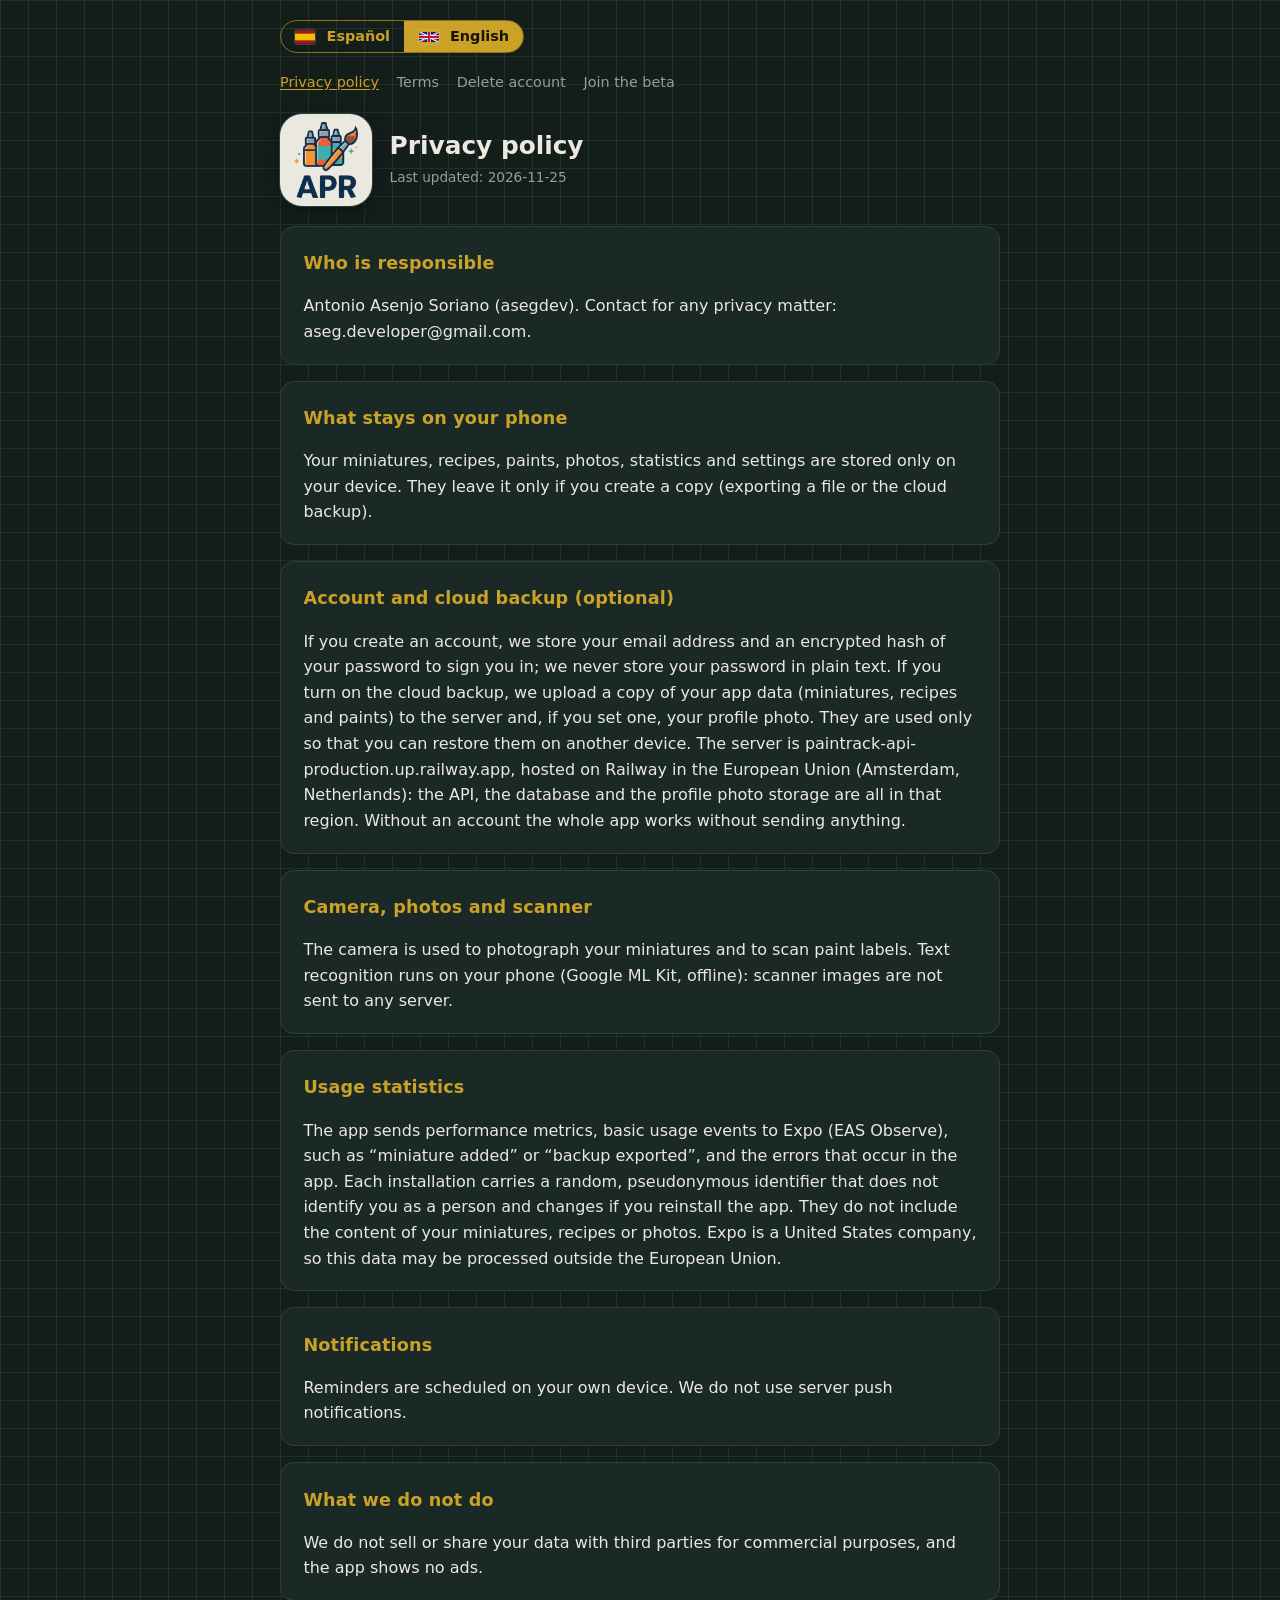
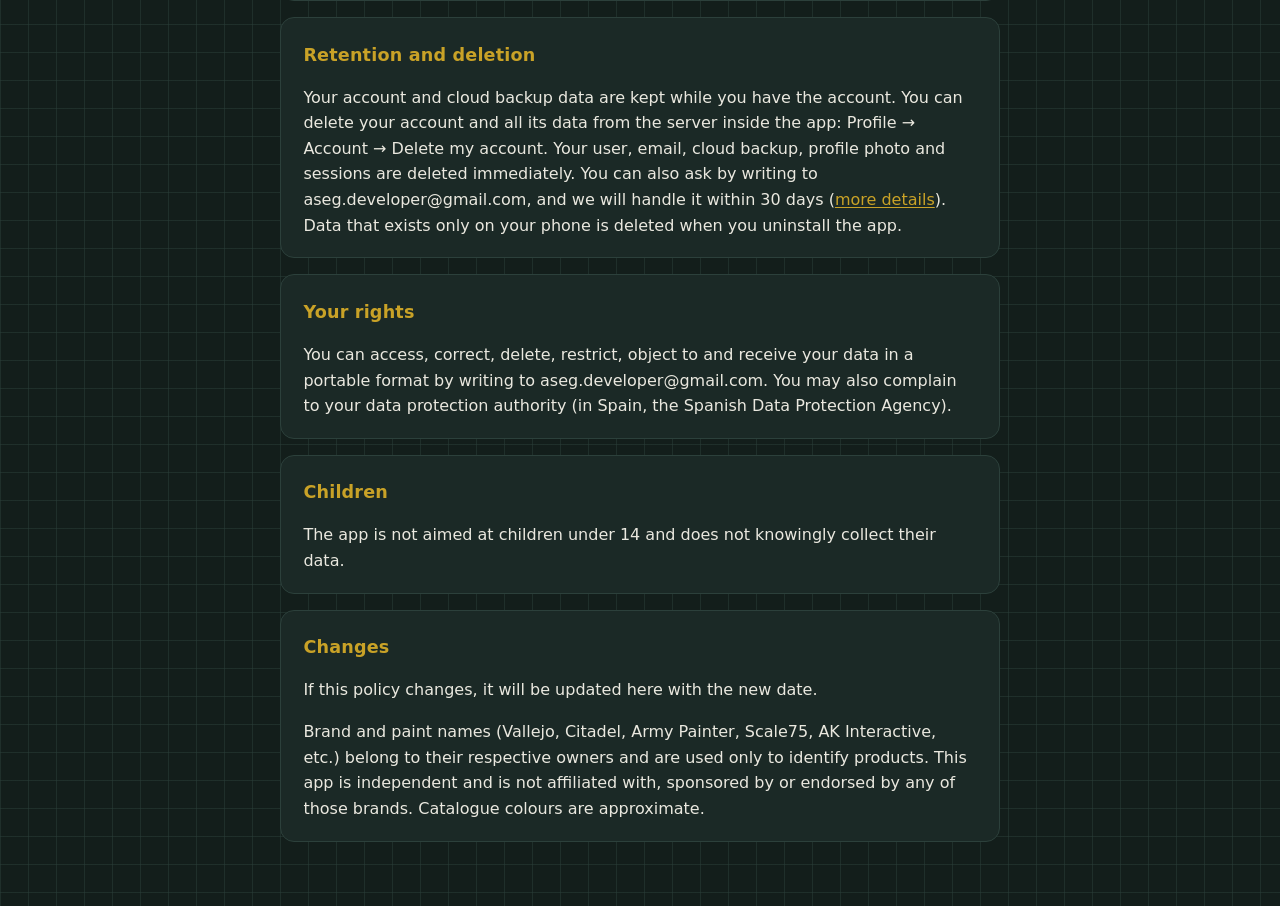
==== commit cf006f99: "Align the menu the same on every page and add spacing around the flags Co-Authored-By: Claude Sonnet" ====
--- a/index.html
+++ b/index.html
@@ -1,6 +1,17 @@
-<!doctype html><html lang="es"><head><meta charset="utf-8"><meta name="viewport" content="width=device-width,initial-scale=1"><title>Aseg's Paint Rack - Política de privacidad / Privacy policy</title><link rel="alternate" hreflang="es" href="privacy-es.html"><link rel="alternate" hreflang="en" href="privacy-en.html"><link rel="icon" type="image/png" href="favicon.png"><link rel="stylesheet" href="style.css"><script>(function(){var l=(navigator.language||"en").slice(0,2)=="es"?"es":"en";var u={es:"privacy-es.html",en:"privacy-en.html"}[l];location.replace(u+location.hash)})();</script></head><body>
+<!doctype html><html lang="en"><head><meta charset="utf-8"><meta name="viewport" content="width=device-width,initial-scale=1"><title>Aseg's Paint Rack - Privacy policy</title><link rel="alternate" hreflang="es" href="privacy-es.html"><link rel="alternate" hreflang="en" href="privacy-en.html"><link rel="icon" type="image/png" href="favicon.png"><link rel="stylesheet" href="style.css"><script>if((navigator.language||"").slice(0,2)=="es")location.replace("privacy-es.html"+location.hash)</script></head><body>
 <div class="wrap">
-<header class="hero"><img src="app-icon.png" width="92" height="92" alt="Aseg's Paint Rack"><div><h1>Política de privacidad · Privacy policy</h1><p class="updated">Aseg's Paint Rack</p></div></header>
-<section class="card"><h2>Elige idioma / Choose language</h2><p class="choose"><a class="btn" href="privacy-es.html" lang="es"><img src="flag-es.svg" alt="" width="28" height="19">Español</a><a class="btn" href="privacy-en.html" lang="en"><img src="flag-en.svg" alt="" width="28" height="19">English</a></p></section>
+<nav><div class="langs" role="group" aria-label="Idioma / Language"><a href="privacy-es.html" hreflang="es" lang="es"><img src="flag-es.svg" alt="" width="20" height="14">Español</a><a class="on" aria-current="true" lang="en"><img src="flag-en.svg" alt="" width="20" height="14">English</a></div><div class="links"><a href="privacy-en.html" aria-current="page">Privacy policy</a><a href="terms-en.html">Terms</a><a href="delete-account-en.html">Delete account</a><a href="beta-en.html">Join the beta</a></div></nav>
+<header class="hero"><img src="app-icon.png" width="92" height="92" alt="Aseg's Paint Rack"><div><h1>Privacy policy</h1><p class="updated">Last updated: 2026-11-25</p></div></header>
+<section class="card"><h2>Who is responsible</h2><p>Antonio Asenjo Soriano (asegdev). Contact for any privacy matter: aseg.developer@gmail.com.</p></section>
+<section class="card"><h2>What stays on your phone</h2><p>Your miniatures, recipes, paints, photos, statistics and settings are stored only on your device. They leave it only if you create a copy (exporting a file or the cloud backup).</p></section>
+<section class="card"><h2>Account and cloud backup (optional)</h2><p>If you create an account, we store your email address and an encrypted hash of your password to sign you in; we never store your password in plain text. If you turn on the cloud backup, we upload a copy of your app data (miniatures, recipes and paints) to the server and, if you set one, your profile photo. They are used only so that you can restore them on another device. The server is paintrack-api-production.up.railway.app, hosted on Railway in the European Union (Amsterdam, Netherlands): the API, the database and the profile photo storage are all in that region. Without an account the whole app works without sending anything.</p></section>
+<section class="card"><h2>Camera, photos and scanner</h2><p>The camera is used to photograph your miniatures and to scan paint labels. Text recognition runs on your phone (Google ML Kit, offline): scanner images are not sent to any server.</p></section>
+<section class="card"><h2>Usage statistics</h2><p>The app sends performance metrics, basic usage events to Expo (EAS Observe), such as “miniature added” or “backup exported”, and the errors that occur in the app. Each installation carries a random, pseudonymous identifier that does not identify you as a person and changes if you reinstall the app. They do not include the content of your miniatures, recipes or photos. Expo is a United States company, so this data may be processed outside the European Union.</p></section>
+<section class="card"><h2>Notifications</h2><p>Reminders are scheduled on your own device. We do not use server push notifications.</p></section>
+<section class="card"><h2>What we do not do</h2><p>We do not sell or share your data with third parties for commercial purposes, and the app shows no ads.</p></section>
+<section class="card"><h2>Retention and deletion</h2><p>Your account and cloud backup data are kept while you have the account. You can delete your account and all its data from the server inside the app: Profile → Account → Delete my account. Your user, email, cloud backup, profile photo and sessions are deleted immediately. You can also ask by writing to aseg.developer@gmail.com, and we will handle it within 30 days (<a href="delete-account-en.html">more details</a>). Data that exists only on your phone is deleted when you uninstall the app.</p></section>
+<section class="card"><h2>Your rights</h2><p>You can access, correct, delete, restrict, object to and receive your data in a portable format by writing to aseg.developer@gmail.com. You may also complain to your data protection authority (in Spain, the Spanish Data Protection Agency).</p></section>
+<section class="card"><h2>Children</h2><p>The app is not aimed at children under 14 and does not knowingly collect their data.</p></section>
+<section class="card"><h2>Changes</h2><p>If this policy changes, it will be updated here with the new date.</p><p class="small">Brand and paint names (Vallejo, Citadel, Army Painter, Scale75, AK Interactive, etc.) belong to their respective owners and are used only to identify products. This app is independent and is not affiliated with, sponsored by or endorsed by any of those brands. Catalogue colours are approximate.</p></section>
 </div>
 </body></html>
--- a/style.css
+++ b/style.css
@@ -7,11 +7,12 @@
 .wrap{max-width:720px;margin:0 auto}
 a{color:var(--accent);text-underline-offset:2px;overflow-wrap:anywhere}
 a:hover,a:focus-visible{color:#E0BC45}
-nav{display:flex;flex-wrap:wrap;align-items:center;gap:.5rem 1.1rem;margin:0 0 1.25rem;font-size:.9rem}
+nav{margin:0 0 1.25rem;font-size:.9rem}
+.links{display:flex;flex-wrap:wrap;gap:.5rem 1.1rem;margin-top:1.1rem}
 nav a{color:var(--muted);text-decoration:none}
 nav a[aria-current=page]{color:var(--accent);text-decoration:underline}
 .langs{display:inline-flex;border:1px solid var(--accent-dim);border-radius:999px;overflow:hidden}
-.langs a{display:inline-flex;align-items:center;gap:.45rem;padding:.2rem .8rem;color:var(--accent);font-weight:600;text-decoration:none}
+.langs a{display:inline-flex;align-items:center;gap:.7rem;padding:.25rem .9rem;color:var(--accent);font-weight:600;text-decoration:none}
 .langs a img{border-radius:2px;box-shadow:0 0 0 1px rgba(255,255,255,.15)}
 .langs a.on{background:var(--accent);color:var(--ink);cursor:default}
 .langs a:not(.on):hover,.langs a:not(.on):focus-visible{background:var(--surface-up);text-decoration:none}
